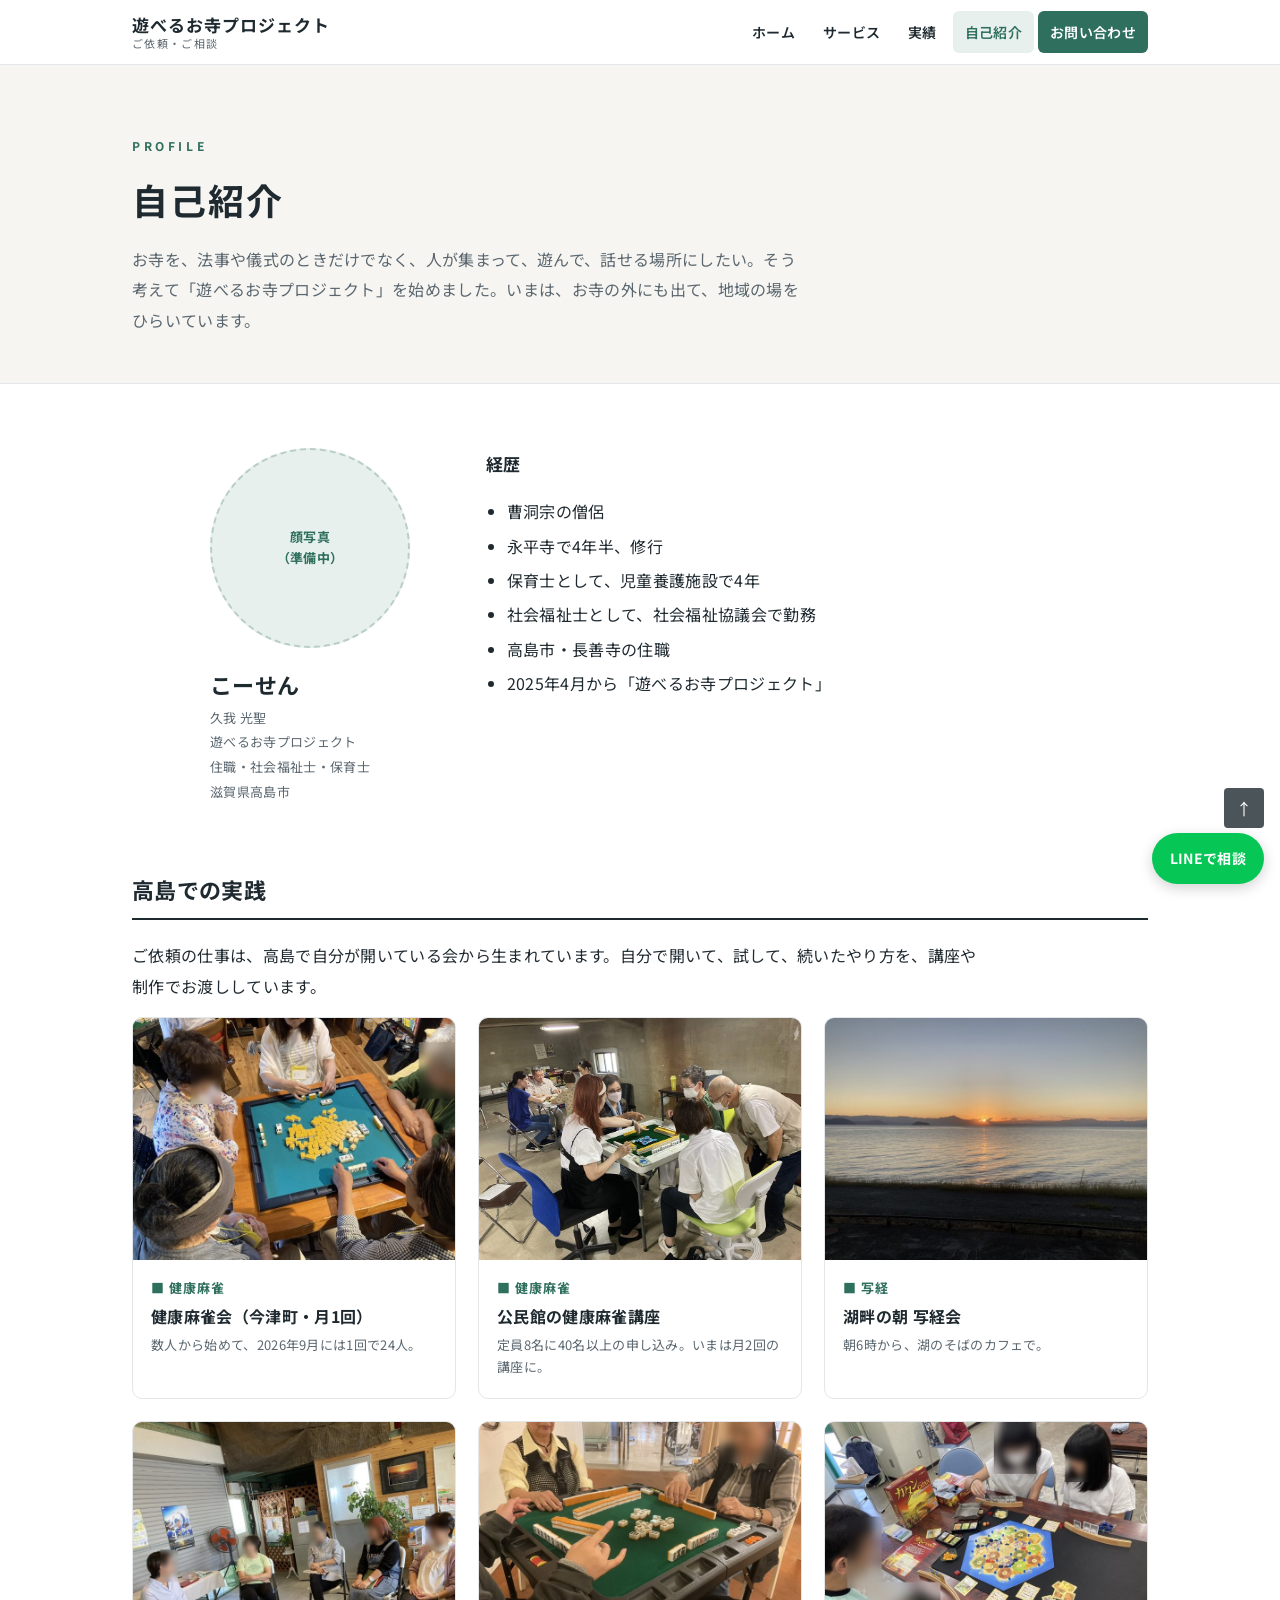
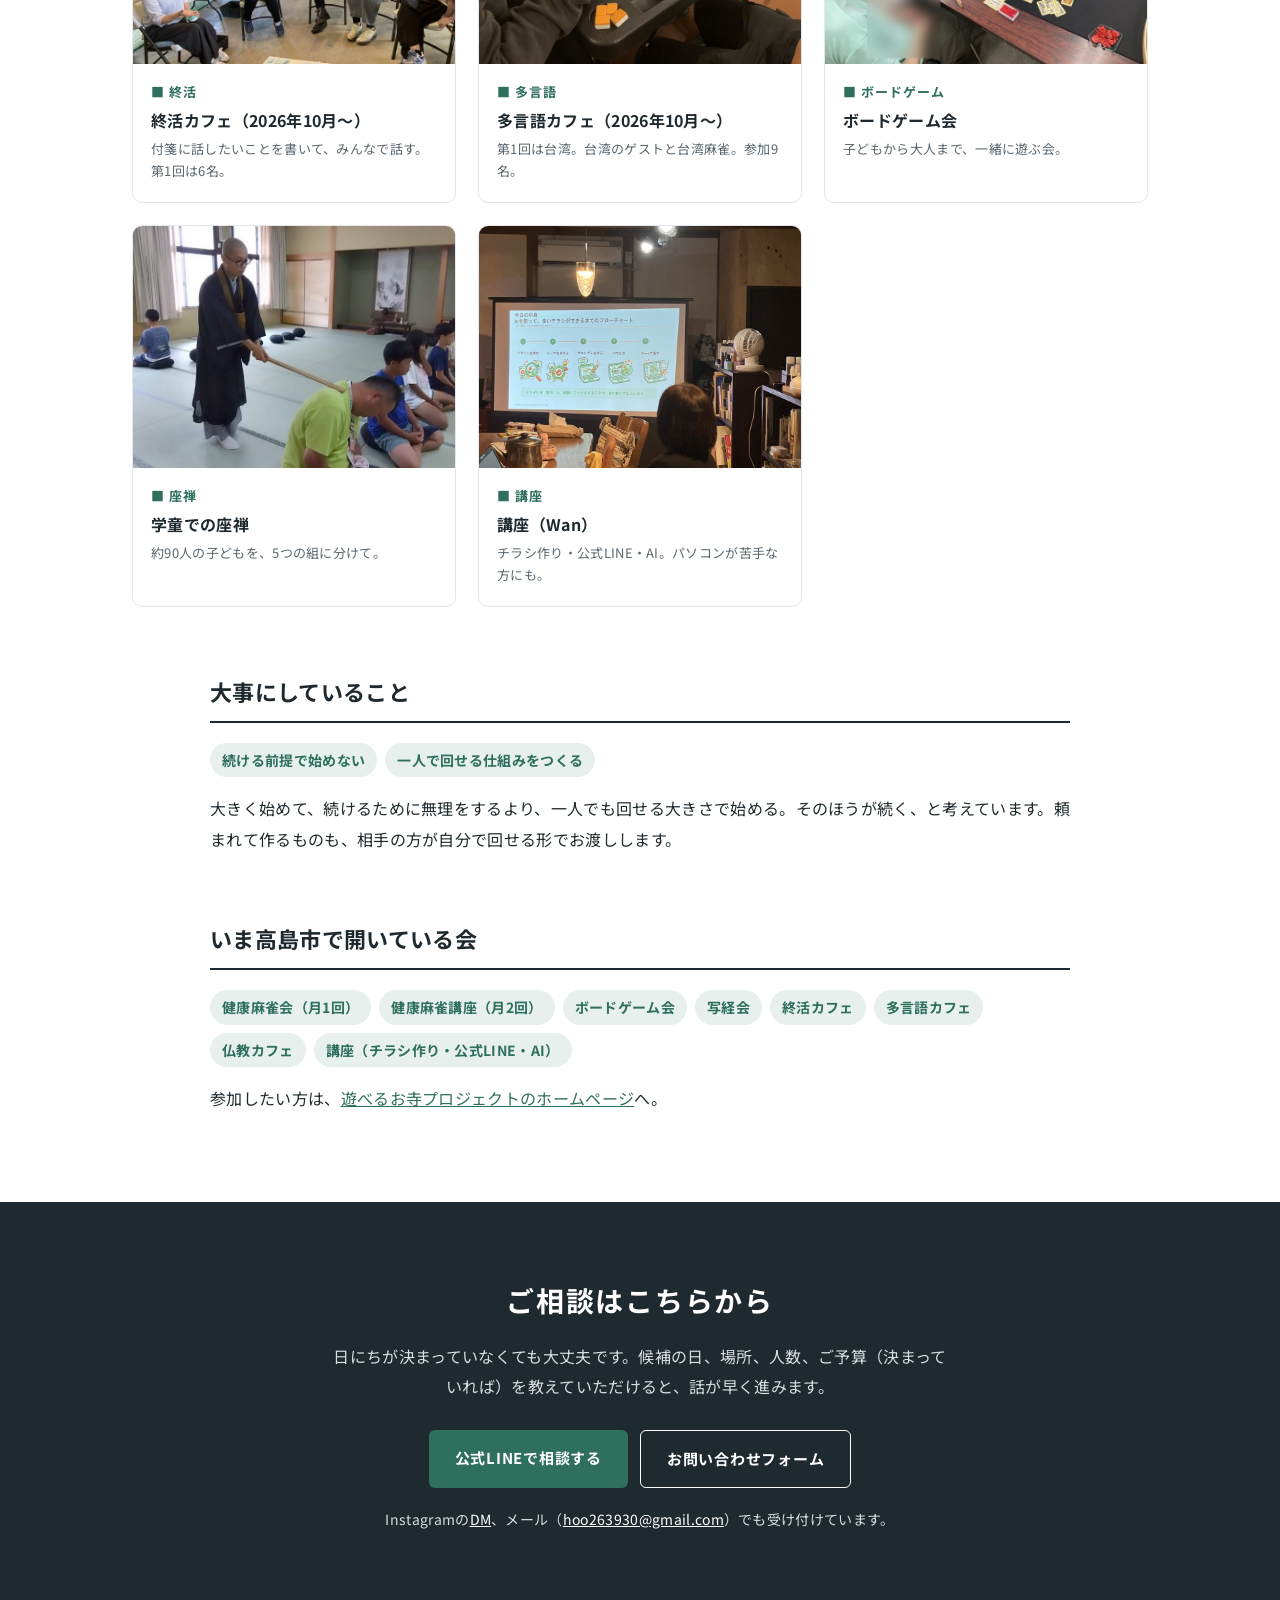
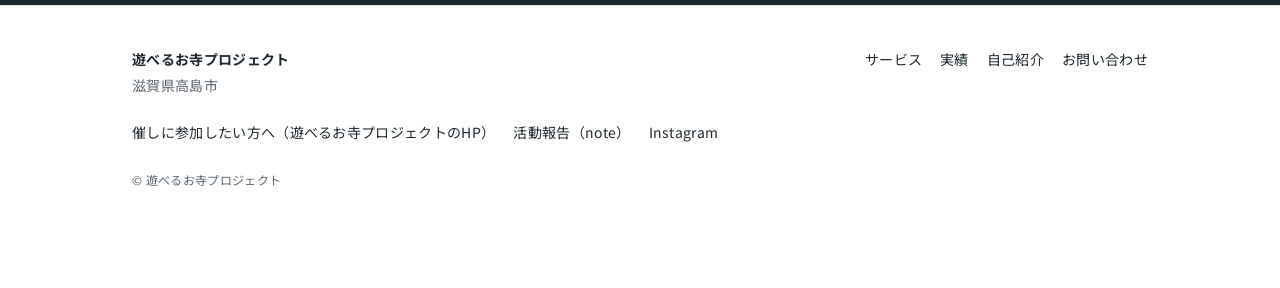
==== about/index.html @ 00074bbc "試作：自己紹介に「高島での実践」（写真つき8つ）と顔写真の枠を足した Co-Authored-By: Claude Opus 5.5 <noreply@anthropic.com>" ====
<!doctype html>
<html lang="ja">
<head>
  <meta charset="utf-8" />
  <meta name="viewport" content="width=device-width, initial-scale=1" />
  <script>/* 古い住所（github.io/works）で開かれたら、新しい住所の同じページへ移す */if(/\.github\.io$/.test(location.hostname)){location.replace("https://asoberu-otera-works.pages.dev/"+location.pathname.replace(/^\/works\/?/,"")+location.search+location.hash);}</script>
  <title>自己紹介｜遊べるお寺プロジェクト ご依頼・ご相談</title>
  <link rel="canonical" href="https://asoberu-otera-works.pages.dev/about/" />
  <meta name="description" content="こーせん（久我光聖）。住職・社会福祉士・保育士。滋賀県高島市。" />
  <link rel="preconnect" href="https://fonts.googleapis.com" />
  <link rel="preconnect" href="https://fonts.gstatic.com" crossorigin />
  <link href="https://fonts.googleapis.com/css2?family=Noto+Sans+JP:wght@400;600;700;800&display=swap" rel="stylesheet" />
  <link rel="stylesheet" href="../assets/style.css?v=10" />
</head>
<body>
<header class="site-header">
  <div class="wrap">
    <a class="logo" href="../"><b>遊べるお寺プロジェクト</b><small>ご依頼・ご相談</small></a>
    <nav class="nav" aria-label="メニュー"><a class="nav-home" href="../">ホーム</a><a href="../service/">サービス</a><a href="../results/">実績</a><a href="../about/" aria-current="page">自己紹介</a><a class="nav-cta" href="../contact/">お問い合わせ</a></nav>
  </div>
</header>
<main>

<section class="page-head"><div class="wrap"><span class="en">PROFILE</span><h1>自己紹介</h1><p>お寺を、法事や儀式のときだけでなく、人が集まって、遊んで、話せる場所にしたい。そう考えて「遊べるお寺プロジェクト」を始めました。いまは、お寺の外にも出て、地域の場をひらいています。</p></div></section>
<div class="page-body"><div class="wrap">
<div class="block">
  <div class="profile with-photo">
    <div class="name"><div class="photo-ph" role="img" aria-label="顔写真（準備中）">顔写真<br>（準備中）</div><b>こーせん</b><small>久我 光聖</small><small>遊べるお寺プロジェクト</small><small>住職・社会福祉士・保育士</small><small>滋賀県高島市</small></div>
    <div>
      <h3 style="margin-top:0">経歴</h3>
      <ul>
        <li>曹洞宗の僧侶</li>
        <li>永平寺で4年半、修行</li>
        <li>保育士として、児童養護施設で4年</li>
        <li>社会福祉士として、社会福祉協議会で勤務</li>
        <li>高島市・長善寺の住職</li>
        <li>2025年4月から「遊べるお寺プロジェクト」</li>
      </ul>
    </div>
  </div>
</div>
<div class="block wide">
  <h2>高島での実践</h2>
  <p>ご依頼の仕事は、高島で自分が開いている会から生まれています。自分で開いて、試して、続いたやり方を、講座や制作でお渡ししています。</p>
  <div class="gal-grid">
    <div class="gal"><span class="gal-img"><img src="../images/ig/mahjong-kai.jpg" alt="健康麻雀会（今津町・月1回）" loading="lazy"></span><span class="gal-body"><span class="cat">■ 健康麻雀</span><b>健康麻雀会（今津町・月1回）</b><small>数人から始めて、2026年9月には1回で24人。</small></span></div><a class="gal" href="https://note.com/loyal_dill1011/n/n5e70d0323a00" target="_blank" rel="noopener"><span class="gal-img"><img src="../images/mahjong-play.jpg" alt="公民館の健康麻雀講座" loading="lazy"></span><span class="gal-body"><span class="cat">■ 健康麻雀</span><b>公民館の健康麻雀講座</b><small>定員8名に40名以上の申し込み。いまは月2回の講座に。</small></span></a><div class="gal"><span class="gal-img"><img src="../images/ig/shakyo-morning.jpg" alt="湖畔の朝 写経会" loading="lazy"></span><span class="gal-body"><span class="cat">■ 写経</span><b>湖畔の朝 写経会</b><small>朝6時から、湖のそばのカフェで。</small></span></div><div class="gal"><span class="gal-img"><img src="../images/about/shukatsu.jpg" alt="終活カフェ（2026年10月〜）" loading="lazy"></span><span class="gal-body"><span class="cat">■ 終活</span><b>終活カフェ（2026年10月〜）</b><small>付箋に話したいことを書いて、みんなで話す。第1回は6名。</small></span></div><div class="gal"><span class="gal-img"><img src="../images/ig/taiwan-mahjong.jpg" alt="多言語カフェ（2026年10月〜）" loading="lazy"></span><span class="gal-body"><span class="cat">■ 多言語</span><b>多言語カフェ（2026年10月〜）</b><small>第1回は台湾。台湾のゲストと台湾麻雀。参加9名。</small></span></div><div class="gal"><span class="gal-img"><img src="../images/ig/boardgame.jpg" alt="ボードゲーム会" loading="lazy"></span><span class="gal-body"><span class="cat">■ ボードゲーム</span><b>ボードゲーム会</b><small>子どもから大人まで、一緒に遊ぶ会。</small></span></div><a class="gal" href="https://note.com/loyal_dill1011/n/nba5500e91aa4" target="_blank" rel="noopener"><span class="gal-img"><img src="../images/zazen-kids.jpg" alt="学童での座禅" loading="lazy"></span><span class="gal-body"><span class="cat">■ 座禅</span><b>学童での座禅</b><small>約90人の子どもを、5つの組に分けて。</small></span></a><a class="gal" href="https://note.com/loyal_dill1011/n/nf34be5c42627" target="_blank" rel="noopener"><span class="gal-img"><img src="../images/seminar-lecture.jpg" alt="講座（Wan）" loading="lazy"></span><span class="gal-body"><span class="cat">■ 講座</span><b>講座（Wan）</b><small>チラシ作り・公式LINE・AI。パソコンが苦手な方にも。</small></span></a>
  </div>
</div>
<div class="block">
  <h2>大事にしていること</h2>
  <ul class="tag-list"><li>続ける前提で始めない</li><li>一人で回せる仕組みをつくる</li></ul>
  <p>大きく始めて、続けるために無理をするより、一人でも回せる大きさで始める。そのほうが続く、と考えています。頼まれて作るものも、相手の方が自分で回せる形でお渡しします。</p>
</div>
<div class="block">
  <h2>いま高島市で開いている会</h2>
  <ul class="tag-list"><li>健康麻雀会（月1回）</li><li>健康麻雀講座（月2回）</li><li>ボードゲーム会</li><li>写経会</li><li>終活カフェ</li><li>多言語カフェ</li><li>仏教カフェ</li><li>講座（チラシ作り・公式LINE・AI）</li></ul>
  <p>参加したい方は、<a href="https://hoo263930-netizen.github.io/" target="_blank" rel="noopener">遊べるお寺プロジェクトのホームページ</a>へ。</p>
</div>
</div></div>
</main>
<section class="cta-band">
  <div class="wrap">
    <h2>ご相談はこちらから</h2>
    <p>日にちが決まっていなくても大丈夫です。候補の日、場所、人数、ご予算（決まっていれば）を教えていただけると、話が早く進みます。</p>
    <div class="btns">
      <a class="btn primary" href="https://lin.ee/ZITRIHg" target="_blank" rel="noopener">公式LINEで相談する</a>
      <a class="btn ghost" href="https://hoo263930-netizen.github.io/contact/" target="_blank" rel="noopener">お問い合わせフォーム</a>
    </div>
    <p class="band-sub">Instagramの<a href="https://www.instagram.com/asoberu_otera/" target="_blank" rel="noopener">DM</a>、メール（<a href="mailto:hoo263930@gmail.com">hoo263930@gmail.com</a>）でも受け付けています。</p>
  </div>
</section>
<footer class="site-footer">
  <div class="wrap">
    <div class="cols">
      <div>
        <b style="color:var(--ink)">遊べるお寺プロジェクト</b><br />
        滋賀県高島市
      </div>
      <ul>
        <li><a href="../service/">サービス</a></li>
        <li><a href="../results/">実績</a></li>
        <li><a href="../about/">自己紹介</a></li>
        <li><a href="../contact/">お問い合わせ</a></li>
      </ul>
      <ul>
        <li><a href="https://hoo263930-netizen.github.io/" target="_blank" rel="noopener">催しに参加したい方へ（遊べるお寺プロジェクトのHP）</a></li>
        <li><a href="https://note.com/loyal_dill1011" target="_blank" rel="noopener">活動報告（note）</a></li>
        <li><a href="https://www.instagram.com/asoberu_otera/" target="_blank" rel="noopener">Instagram</a></li>
      </ul>
    </div>
    <p class="copy">© 遊べるお寺プロジェクト</p>
  </div>
</footer>
<a class="float-line" href="https://lin.ee/ZITRIHg" target="_blank" rel="noopener">LINEで相談</a>
<a class="to-top" href="#" aria-label="ページの上へ">↑</a>
</body>
</html>
---- assets/style.css ----
/* works｜遊べるお寺プロジェクト ご依頼・ご相談（2026-09-29 試作：TEToRAのような、白基調のビジネスの形） */
:root{
  --ink:#1f2a30;          /* 本文 */
  --sub:#5b6770;          /* 補足の文字 */
  --line:#e3e7ea;         /* 罫線 */
  --bg:#ffffff;           /* 地 */
  --bg-soft:#f6f5f1;      /* うすい地（生成り） */
  --accent:#2f6f5e;       /* 差し色（苔の緑） */
  --accent-soft:#e7f0ec;
  --maxw:1080px;
  --rail:20px;
}
@media (min-width:900px){ :root{ --rail:32px; } }
*{ box-sizing:border-box; }
html,body{ margin:0; padding:0; }
body{
  color:var(--ink); background:var(--bg);
  font-family:"Noto Sans JP","Hiragino Kaku Gothic ProN","Yu Gothic",Meiryo,sans-serif;
  line-height:1.9; letter-spacing:.02em; font-size:16px;
}
a{ color:var(--accent); }
img{ max-width:100%; height:auto; }
.wrap{ max-width:var(--maxw); margin:0 auto; padding:0 var(--rail); }

/* ヘッダー */
.site-header{ position:sticky; top:0; z-index:10; background:rgba(255,255,255,.96); border-bottom:1px solid var(--line); }
.site-header .wrap{ display:flex; align-items:center; justify-content:space-between; gap:16px; min-height:64px; }
.logo{ text-decoration:none; color:var(--ink); line-height:1.3; }
.logo b{ display:block; font-size:17px; letter-spacing:.06em; }
.logo small{ display:block; font-size:11px; color:var(--sub); letter-spacing:.12em; }
.nav{ display:flex; gap:4px; flex-wrap:wrap; justify-content:flex-end; }
.nav a{ color:var(--ink); text-decoration:none; font-size:14px; font-weight:600; padding:8px 12px; border-radius:6px; }
.nav a:hover,.nav a[aria-current="page"]{ background:var(--accent-soft); color:var(--accent); }
.nav a.nav-cta{ background:var(--accent); color:#fff; }
.nav a.nav-cta:hover{ opacity:.9; }
@media (max-width:760px){
  .site-header{ position:static; }
  .site-header .wrap{ flex-direction:column; align-items:flex-start; padding-top:10px; padding-bottom:6px; gap:4px; }
  .nav{ justify-content:flex-start; margin-left:-10px; }
  .nav a{ font-size:13px; padding:6px 10px; }
}

/* 最初の画面 */
.hero{ padding:88px 0 80px; background:linear-gradient(180deg,#fff 0%,var(--bg-soft) 100%); border-bottom:1px solid var(--line); }
.hero .eyebrow{ font-size:13px; letter-spacing:.2em; color:var(--accent); font-weight:700; margin:0 0 18px; }
.hero h1{ font-size:clamp(28px,5vw,48px); line-height:1.45; margin:0 0 20px; letter-spacing:.04em; font-weight:800; }
.hero .lead{ font-size:clamp(15px,1.8vw,18px); color:var(--sub); margin:0 0 8px; font-weight:600; }
.hero .body{ max-width:640px; margin:18px 0 32px; }
.btns{ display:flex; flex-wrap:wrap; gap:12px; }
.btn{ display:inline-block; text-decoration:none; font-weight:700; padding:14px 26px; border-radius:6px; font-size:15px; letter-spacing:.05em; }
.btn.primary{ background:var(--accent); color:#fff; }
.btn.primary:hover{ opacity:.9; }
.btn.ghost{ background:#fff; color:var(--ink); border:1px solid var(--ink); }
.btn.ghost:hover{ background:var(--ink); color:#fff; }
@media (max-width:760px){ .hero{ padding:52px 0 48px; } .btn{ width:100%; text-align:center; } }
.nb{ display:inline-block; }
@media (max-width:420px){ .hero h1{ font-size:23px; line-height:1.6; } .nav a.nav-home{ display:none; } }

/* セクション */
.section{ padding:88px 0; }
.section.soft{ background:var(--bg-soft); }
.sec-head{ text-align:center; margin:0 0 44px; }
.sec-head .en{ display:block; font-size:12px; letter-spacing:.3em; color:var(--accent); font-weight:700; margin-bottom:6px; }
.sec-head h2{ font-size:clamp(22px,3vw,30px); margin:0; letter-spacing:.06em; }
.sec-head p{ color:var(--sub); margin:12px auto 0; max-width:640px; }
.more{ text-align:center; margin-top:36px; }
.more a{ font-weight:700; text-decoration:none; border-bottom:1px solid currentColor; padding-bottom:2px; }
@media (max-width:760px){ .section{ padding:60px 0; } .sec-head{ margin-bottom:32px; } }

/* こんなとき */
.worries{ list-style:none; margin:0 auto; padding:0; max-width:760px; display:grid; gap:12px; }
.worries li{ background:#fff; border:1px solid var(--line); border-radius:8px; padding:14px 18px 14px 46px; position:relative; font-weight:600; }
.worries li::before{ content:""; position:absolute; left:18px; top:50%; width:14px; height:14px; margin-top:-7px; border-radius:50%; border:2px solid var(--accent); }
.after{ text-align:center; margin:28px auto 0; max-width:640px; }

/* サービスのカード */
.cards{ display:grid; grid-template-columns:repeat(3,1fr); gap:20px; }
.card{ background:#fff; border:1px solid var(--line); border-radius:10px; padding:28px 24px; }
.card .num{ font-size:13px; font-weight:800; color:var(--accent); letter-spacing:.1em; }
.card h3{ font-size:19px; margin:6px 0 12px; }
.card p{ margin:0; color:var(--sub); font-size:15px; }
.minor{ margin-top:20px; border:1px dashed #c9d0d4; border-radius:10px; padding:18px 24px; background:#fff; font-size:15px; color:var(--sub); }
.minor b{ color:var(--ink); }
@media (max-width:900px){ .cards{ grid-template-columns:1fr; } }

/* 実績 */
.works-list{ display:grid; grid-template-columns:repeat(2,1fr); gap:16px; }
.work{ display:block; background:#fff; border:1px solid var(--line); border-radius:10px; padding:22px 24px; text-decoration:none; color:var(--ink); }
a.work:hover{ border-color:var(--accent); }
.work .cat{ display:inline-block; font-size:12px; font-weight:700; color:var(--accent); background:var(--accent-soft); padding:2px 10px; border-radius:999px; }
.work .date{ font-size:12px; color:var(--sub); margin-left:8px; }
.work h3{ font-size:17px; margin:10px 0 6px; line-height:1.6; }
.work p{ margin:0; color:var(--sub); font-size:14px; }
.work .go{ display:block; margin-top:10px; font-size:13px; font-weight:700; color:var(--accent); }
@media (max-width:760px){ .works-list{ grid-template-columns:1fr; } }

/* やっている人 */
.profile{ display:grid; grid-template-columns:240px 1fr; gap:36px; align-items:start; max-width:860px; margin:0 auto; }
.profile .name{ border-left:4px solid var(--accent); padding-left:16px; }
.profile .name b{ display:block; font-size:22px; }
.profile .name small{ display:block; color:var(--sub); font-size:13px; }
.profile p{ margin:0 0 12px; }
@media (max-width:760px){ .profile{ grid-template-columns:1fr; gap:16px; } }

/* 流れ */
.flow{ list-style:none; margin:0 auto; padding:0; display:grid; grid-template-columns:repeat(3,1fr); gap:20px; counter-reset:step; max-width:960px; }
.flow li{ background:#fff; border:1px solid var(--line); border-radius:10px; padding:26px 22px; counter-increment:step; }
.flow li::before{ content:"STEP " counter(step); display:block; font-size:12px; font-weight:800; letter-spacing:.15em; color:var(--accent); margin-bottom:6px; }
.flow h3{ margin:0 0 8px; font-size:18px; }
.flow p{ margin:0; color:var(--sub); font-size:15px; }
@media (max-width:760px){ .flow{ grid-template-columns:1fr; } }

/* よくある質問 */
.faq{ max-width:780px; margin:0 auto; }
.faq details{ background:#fff; border:1px solid var(--line); border-radius:8px; margin-bottom:12px; }
.faq summary{ cursor:pointer; list-style:none; padding:18px 48px 18px 20px; font-weight:700; position:relative; }
.faq summary::-webkit-details-marker{ display:none; }
.faq summary::before{ content:"Q."; color:var(--accent); margin-right:8px; }
.faq summary::after{ content:"+"; position:absolute; right:20px; top:50%; transform:translateY(-50%); font-size:20px; color:var(--sub); }
.faq details[open] summary::after{ content:"\2212"; }
.faq details p{ margin:0; padding:0 20px 18px 44px; color:var(--sub); }

/* お問い合わせの帯 */
.cta-band{ background:var(--ink); color:#fff; text-align:center; padding:72px 0; }
.cta-band h2{ margin:0 0 14px; font-size:clamp(22px,3vw,28px); letter-spacing:.06em; }
.cta-band p{ margin:0 auto 28px; max-width:620px; color:#d7dde1; }
.cta-band .btns{ justify-content:center; }
.cta-band .btn.ghost{ background:transparent; color:#fff; border-color:#fff; }
.cta-band .btn.ghost:hover{ background:#fff; color:var(--ink); }

/* 下層ページ */
.page-head{ padding:64px 0 48px; background:var(--bg-soft); border-bottom:1px solid var(--line); }
.page-head .en{ font-size:12px; letter-spacing:.3em; color:var(--accent); font-weight:700; }
.page-head h1{ margin:6px 0 10px; font-size:clamp(26px,4vw,36px); letter-spacing:.06em; }
.page-head p{ margin:0; color:var(--sub); max-width:680px; }
.page-body{ padding:64px 0 24px; }
.block{ max-width:860px; margin:0 auto 64px; }
.block h2{ font-size:22px; border-bottom:2px solid var(--ink); padding-bottom:8px; margin:0 0 20px; }
.block h3{ font-size:17px; margin:26px 0 8px; }
.block ul{ padding-left:1.3em; }
.block li{ margin:4px 0; }
.note-box{ background:var(--bg-soft); border-radius:8px; padding:16px 20px; font-size:15px; color:var(--sub); margin-top:16px; }
.tag-list{ display:flex; flex-wrap:wrap; gap:8px; list-style:none; padding:0 !important; }
.tag-list li{ background:var(--accent-soft); color:var(--accent); font-weight:700; font-size:14px; padding:4px 12px; border-radius:999px; margin:0; }
.cat-title{ font-size:15px; letter-spacing:.1em; color:var(--accent); margin:40px 0 14px; }

/* フッター */
.site-footer{ border-top:1px solid var(--line); padding:40px 0 28px; font-size:14px; color:var(--sub); }
.site-footer .cols{ display:flex; flex-wrap:wrap; justify-content:space-between; gap:20px; }
.site-footer a{ color:var(--ink); text-decoration:none; }
.site-footer a:hover{ color:var(--accent); }
.site-footer ul{ list-style:none; margin:0; padding:0; display:flex; flex-wrap:wrap; gap:6px 18px; }
.site-footer .copy{ margin-top:24px; font-size:12px; }

/* 9/29夜 追加：お店・事業者の方への入口／帯の補足／5段の流れ */
a.minor.biz{ display:block; text-decoration:none; border:1px solid var(--accent); background:var(--accent-soft); color:var(--ink); }
a.minor.biz:hover{ background:#dbe9e3; }
a.minor.biz .go{ display:inline-block; margin-left:8px; color:var(--accent); font-weight:700; }
.band-sub{ margin:18px auto 0 !important; font-size:14px; }
.band-sub a{ color:#fff; }
.flow.flow5{ grid-template-columns:repeat(5,1fr); max-width:none; }
.flow.flow5 li{ padding:20px 16px; }
.flow.flow5 h3{ font-size:16px; }
@media (max-width:900px){ .flow.flow5{ grid-template-columns:1fr; } }
@media (max-width:760px){ .sp-none{ display:none; } }
@media (max-width:420px){ .page-head h1{ font-size:23px; line-height:1.6; } }

/* 料金表（2026年9月30日） */
table.price{ width:100%; border-collapse:collapse; margin:8px 0 12px; background:#fff; }
table.price th, table.price td{ border-bottom:1px solid var(--line); padding:12px 10px; text-align:left; vertical-align:top; font-size:15px; }
table.price th{ width:1%; white-space:nowrap; font-weight:600; color:var(--ink); padding-right:18px; }
table.price td b{ font-size:17px; }
table.price .p-sub{ display:block; font-size:13px; color:var(--sub); margin-top:2px; }
ul.price-notes{ margin:0; padding-left:1.2em; color:var(--sub); font-size:14px; }
ul.price-notes li{ margin:4px 0; }

/* 写真（2026年9月30日） */
.card.has-img{ padding:0; overflow:hidden; display:flex; flex-direction:column; }
.card-img{ width:100%; aspect-ratio:4/3; object-fit:cover; display:block; }
.card-body{ padding:22px 24px 26px; }
.photo-row{ display:grid; grid-template-columns:repeat(3,1fr); gap:12px; margin:0 0 20px; }
.photo-row.one{ grid-template-columns:1fr; max-width:520px; }
.photo-row figure{ margin:0; }
.photo-row img{ width:100%; aspect-ratio:4/3; object-fit:cover; border-radius:8px; display:block; }
.photo-row figcaption{ font-size:13px; color:var(--sub); margin-top:4px; }
@media (max-width:600px){ .photo-row{ grid-template-columns:1fr 1fr; } }
/* 受講した方の声 */
.voices{ display:grid; grid-template-columns:repeat(3,1fr); gap:20px; }
.voice{ margin:0; background:#fff; border:1px solid var(--line); border-left:4px solid var(--accent); border-radius:8px; padding:22px 22px 18px; }
.voice blockquote{ margin:0 0 12px; font-size:15px; line-height:1.9; }
.voice figcaption{ font-size:12px; color:var(--sub); }
@media (max-width:900px){ .voices{ grid-template-columns:1fr; } }

/* ───── 2026年10月5日：TEToRAの並び方を参考に（考え方の帯／サービスのアイコン／画像つき実績／Instagram／右下のLINE） ───── */
/* 考え方の帯 */
.philo{ background:#f1f2f3; padding:72px 0 64px; }
.philo h2{ font-size:clamp(20px,2.8vw,28px); line-height:1.7; margin:0 0 18px; letter-spacing:.06em; text-align:center; }
.philo p{ max-width:720px; margin:0 auto; }
.philo .philo-btn{ text-align:right; margin-top:28px; max-width:720px; }
.btn-sub{ display:inline-block; background:var(--accent); color:#fff; text-decoration:none; font-weight:700; font-size:14px; padding:10px 22px; border-radius:4px; }
.btn-sub:hover{ opacity:.9; }
@media (max-width:760px){ .philo{ padding:52px 0 44px; } .philo h2{ font-size:19px; } .philo .philo-btn{ text-align:center; } }

/* サービスのアイコン（3列×2段） */
.svc-grid{ display:grid; grid-template-columns:repeat(3,1fr); gap:16px; max-width:900px; margin:0 auto; }
.svc{ display:flex; flex-direction:column; align-items:center; text-align:center; gap:6px; background:#fff; border:1px solid var(--line); border-radius:10px; padding:28px 14px 24px; text-decoration:none; color:var(--ink); }
.svc:hover{ border-color:var(--accent); }
.svc-icon{ color:var(--accent); line-height:0; margin-bottom:6px; }
.svc b{ font-size:17px; }
.svc small{ font-size:13px; color:var(--sub); line-height:1.6; }
@media (max-width:600px){ .svc-grid{ grid-template-columns:1fr 1fr; gap:10px; } .svc{ padding:20px 8px 18px; } .svc b{ font-size:15px; } .svc-icon svg{ width:44px; height:44px; } }

/* 画像つきの実績 */
.gal-grid{ display:grid; grid-template-columns:repeat(3,1fr); gap:22px; }
.gal{ display:flex; flex-direction:column; background:#fff; border:1px solid var(--line); border-radius:10px; overflow:hidden; text-decoration:none; color:var(--ink); }
a.gal:hover{ border-color:var(--accent); }
.gal-img{ display:block; aspect-ratio:4/3; background:#eef0f1; overflow:hidden; }
.gal-img img{ width:100%; height:100%; object-fit:cover; object-position:top center; display:block; }
.gal-body{ display:flex; flex-direction:column; gap:4px; padding:16px 18px 20px; }
.gal-body .cat{ font-size:13px; font-weight:700; color:var(--accent); letter-spacing:.08em; }
.gal-body b{ font-size:16px; line-height:1.6; }
.gal-body small{ font-size:13px; color:var(--sub); line-height:1.7; }
@media (max-width:900px){ .gal-grid{ grid-template-columns:1fr 1fr; gap:14px; } }
@media (max-width:520px){ .gal-grid{ grid-template-columns:1fr; } }

/* Instagramの並び */
.ig-grid{ display:grid; grid-template-columns:repeat(6,1fr); gap:8px; }
.ig-grid a{ display:block; aspect-ratio:1/1; overflow:hidden; border-radius:6px; }
.ig-grid img{ width:100%; height:100%; object-fit:cover; display:block; transition:transform .3s; }
.ig-grid a:hover img{ transform:scale(1.04); }
@media (max-width:760px){ .ig-grid{ grid-template-columns:repeat(3,1fr); gap:6px; } }

/* 右下のLINEボタン・上へ戻る */
.float-line{ position:fixed; right:16px; bottom:16px; z-index:20; background:#06c755; color:#fff; text-decoration:none; font-weight:700; font-size:14px; padding:12px 18px; border-radius:999px; box-shadow:0 4px 14px rgba(0,0,0,.18); }
.float-line:hover{ opacity:.92; }
.to-top{ position:fixed; right:16px; bottom:72px; z-index:20; width:40px; height:40px; display:flex; align-items:center; justify-content:center; background:var(--ink); color:#fff; text-decoration:none; border-radius:4px; font-size:16px; opacity:.8; }
.site-footer{ padding-bottom:84px; }

/* 料金表：長い見出しをスマホで折り返す */
@media (max-width:600px){ table.price th{ white-space:normal; width:38%; } }
/* 実績：サイトの画面はスマホの枠に、チラシは全体を見せる */
.gal-img.phone, .gal-img.paper{ background:linear-gradient(135deg,#e8efec,#f4f2ec); padding:16px 0; display:flex; justify-content:center; }
.gal-img.phone img, .gal-img.paper img{ width:auto; height:100%; object-fit:contain; }
.gal-img.phone img{ border:5px solid #1f2a30; border-radius:16px; background:#fff; }
.gal-img.paper img{ box-shadow:0 4px 12px rgba(0,0,0,.15); }
/* 自己紹介：顔写真の枠・高島での実践（2026年10月5日） */
.block.wide{ max-width:var(--maxw); }
.block.wide > p{ max-width:860px; }
.profile.with-photo .name{ border-left:none; padding-left:0; }
.photo-ph, .profile-photo{ width:200px; aspect-ratio:1/1; border-radius:50%; margin:0 0 16px; }
.photo-ph{ display:flex; align-items:center; justify-content:center; text-align:center; background:var(--accent-soft); color:var(--accent); font-size:13px; font-weight:700; line-height:1.6; border:2px dashed #b9cfc6; }
.profile-photo{ object-fit:cover; display:block; }
@media (max-width:760px){ .photo-ph, .profile-photo{ width:160px; } }
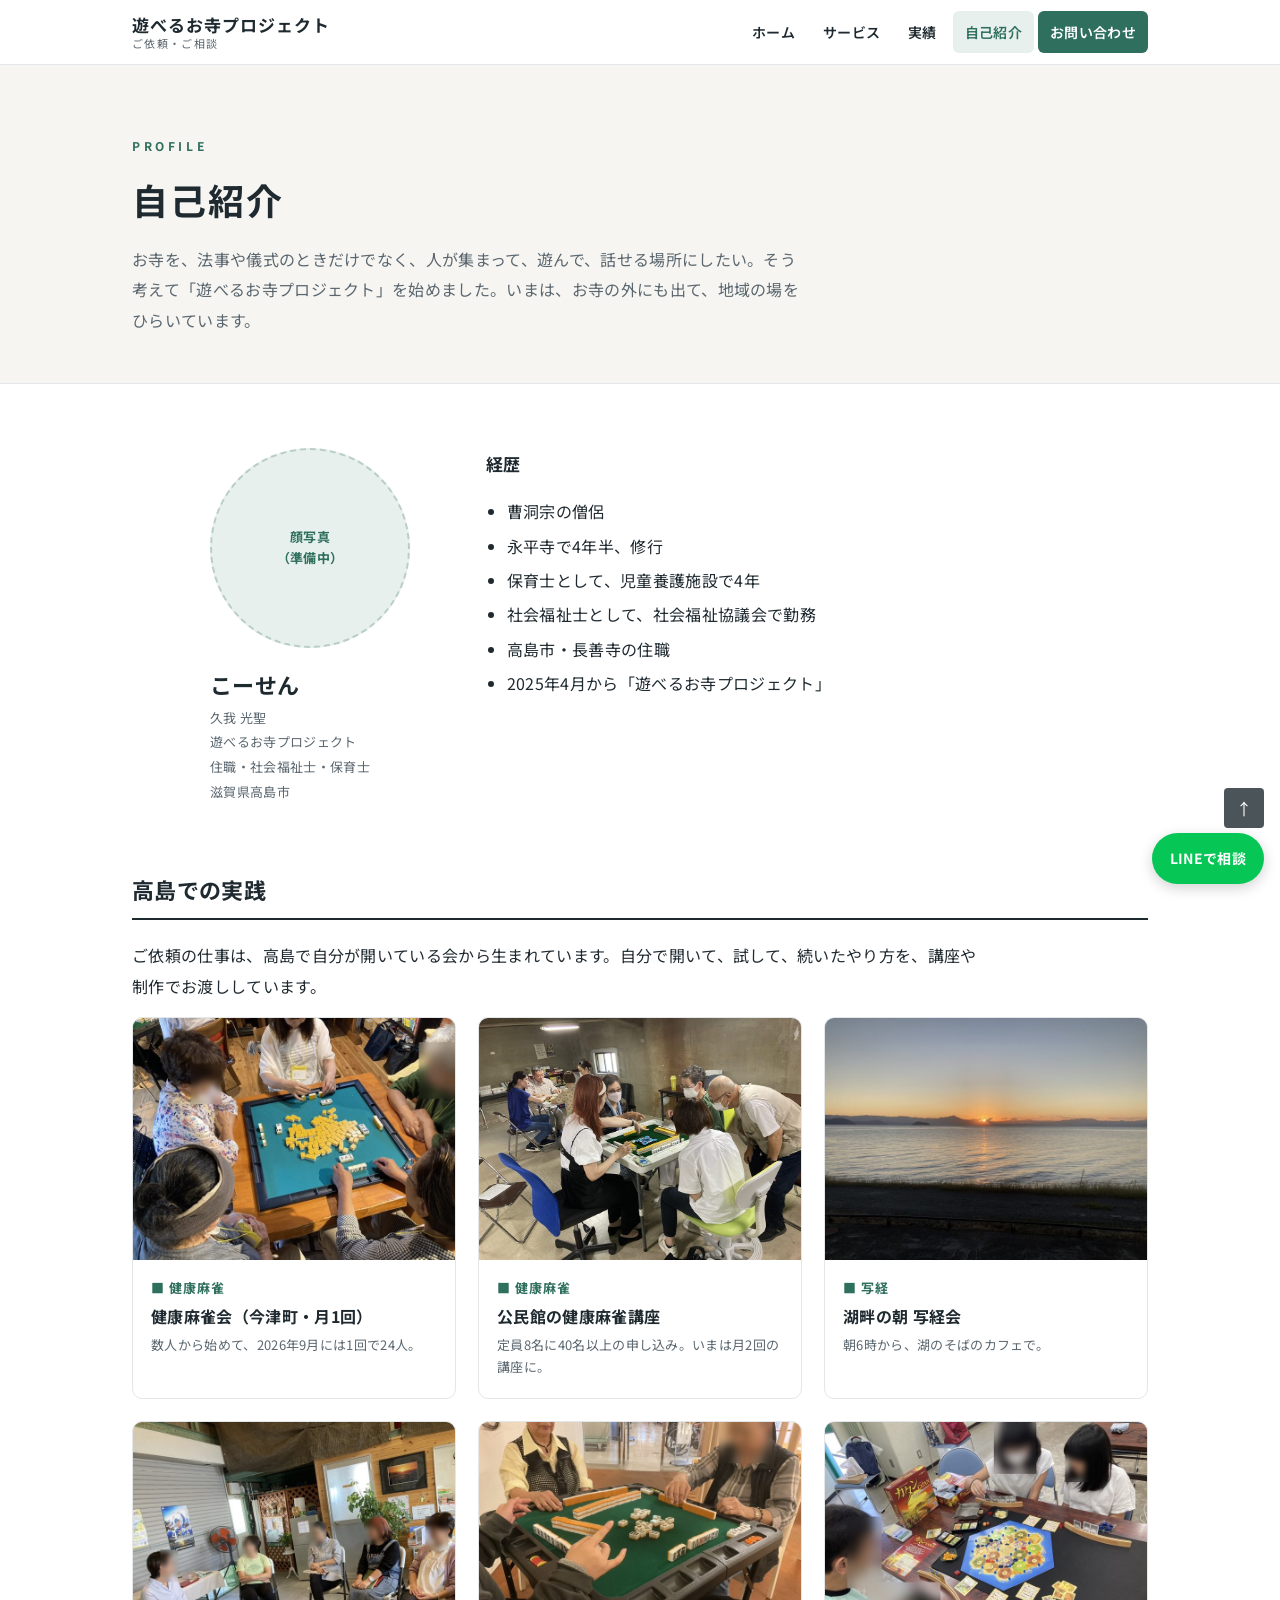
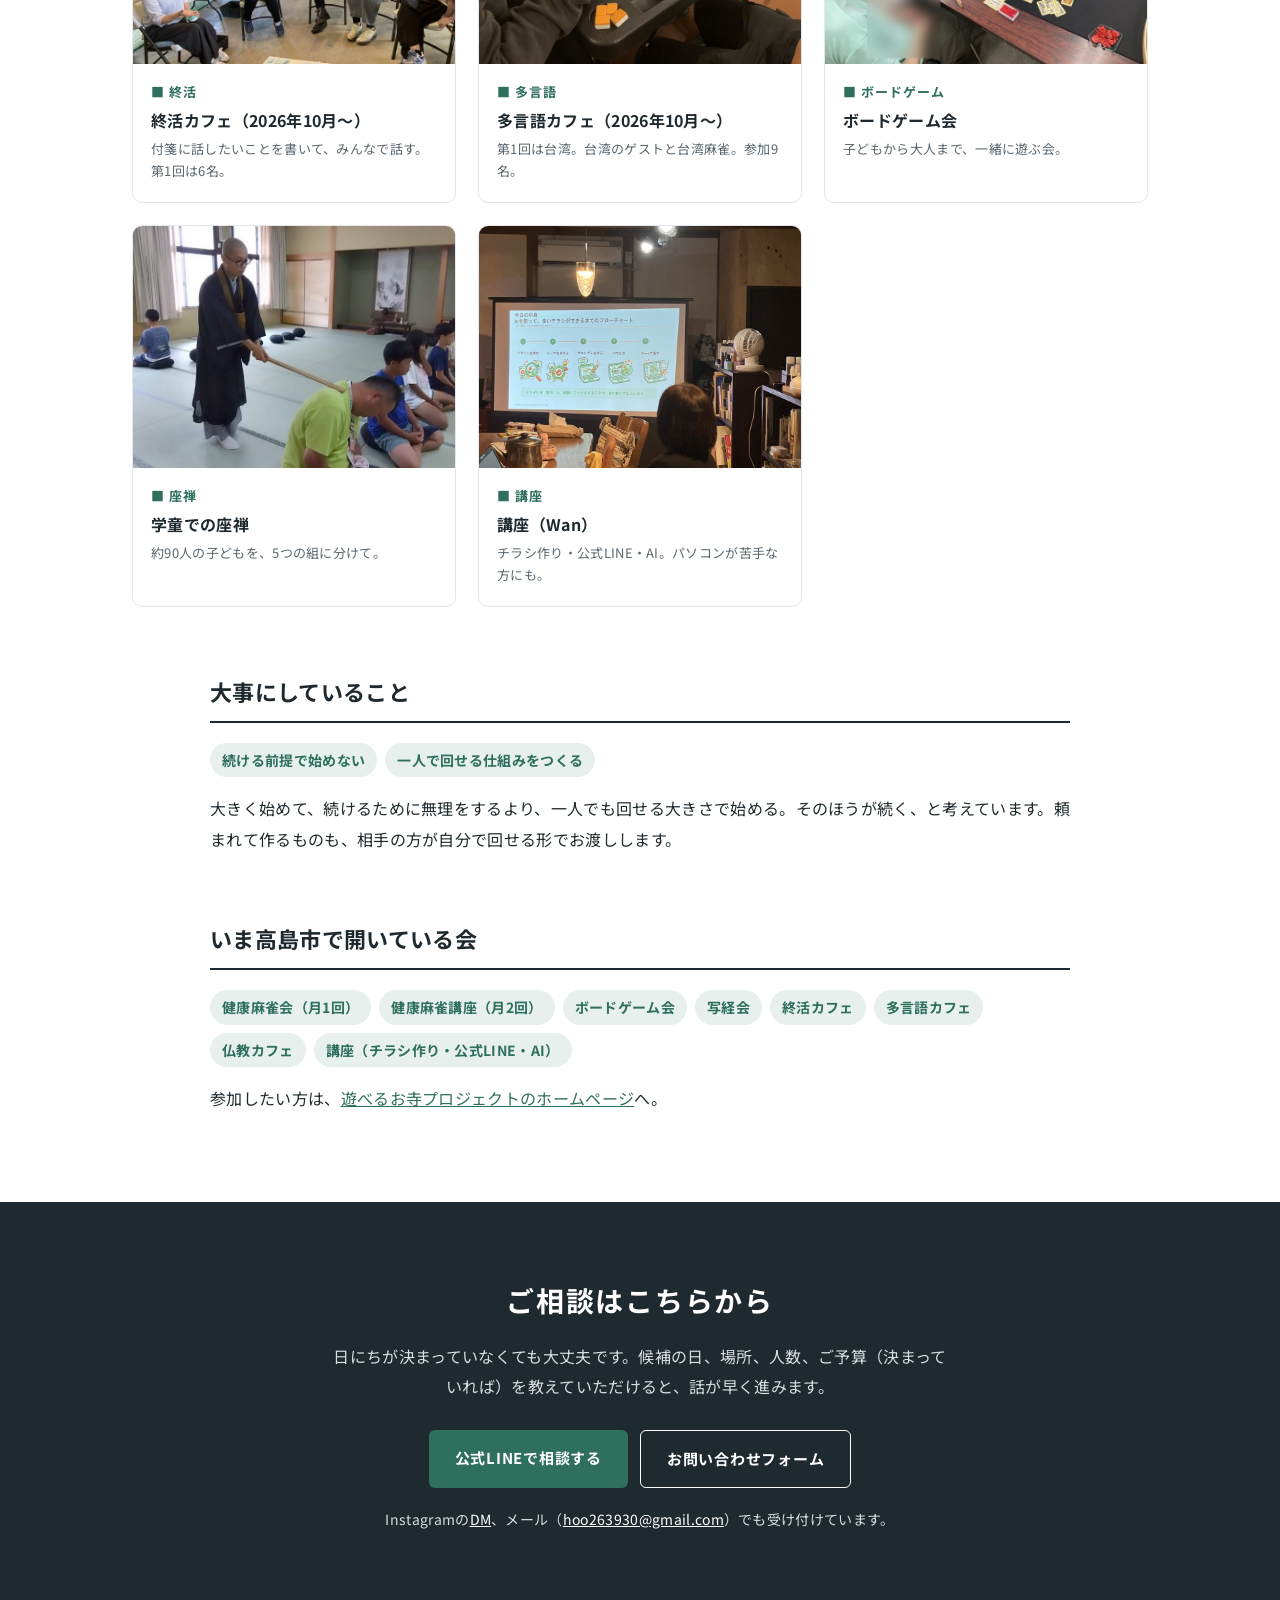
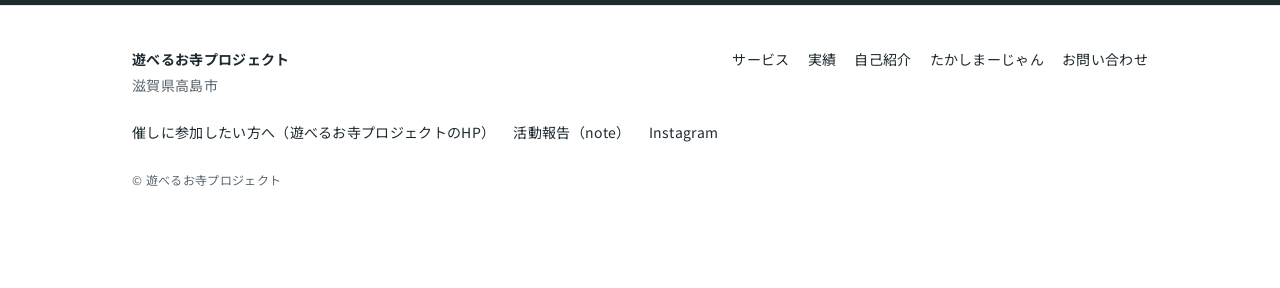
==== commit 76f0a3c3: "試作：たかしまーじゃんのページ（入口・資料の登録欄）と、メニューに出さない資料のページを足した Co-Authored-By: Claude Opus 5.5 <noreply@anthropic.c" ====
--- a/about/index.html
+++ b/about/index.html
@@ -10,7 +10,7 @@
   <link rel="preconnect" href="https://fonts.googleapis.com" />
   <link rel="preconnect" href="https://fonts.gstatic.com" crossorigin />
   <link href="https://fonts.googleapis.com/css2?family=Noto+Sans+JP:wght@400;600;700;800&display=swap" rel="stylesheet" />
-  <link rel="stylesheet" href="../assets/style.css?v=10" />
+  <link rel="stylesheet" href="../assets/style.css?v=12" />
 </head>
 <body>
 <header class="site-header">
@@ -80,6 +80,7 @@
         <li><a href="../service/">サービス</a></li>
         <li><a href="../results/">実績</a></li>
         <li><a href="../about/">自己紹介</a></li>
+        <li><a href="../takashimajan/">たかしまーじゃん</a></li>
         <li><a href="../contact/">お問い合わせ</a></li>
       </ul>
       <ul>
--- a/assets/style.css
+++ b/assets/style.css
@@ -251,3 +251,13 @@
 .photo-ph{ display:flex; align-items:center; justify-content:center; text-align:center; background:var(--accent-soft); color:var(--accent); font-size:13px; font-weight:700; line-height:1.6; border:2px dashed #b9cfc6; }
 .profile-photo{ object-fit:cover; display:block; }
 @media (max-width:760px){ .photo-ph, .profile-photo{ width:160px; } }
+/* サービスのページ上のアイコン・実績の写真がまだ無いもの（2026年10月5日） */
+.svc-index{ margin-bottom:48px; }
+.svc-lead{ text-align:center; color:var(--sub); font-size:14px; margin:0 0 16px; }
+.block h3[id], .block[id]{ scroll-margin-top:80px; }
+.gal-img.icon{ display:flex; align-items:center; justify-content:center; color:#06c755; background:linear-gradient(135deg,#e9f7ee,#f4f2ec); }
+.gal-img.icon svg{ width:84px; height:84px; }
+.page-body .gal-grid{ margin-bottom:8px; }
+/* たかしまーじゃん（2026-10-07） */
+.substack-embed{ margin-top:20px; }
+.substack-embed iframe{ width:100%; max-width:480px; border:1px solid var(--line); border-radius:8px; background:#fff; }
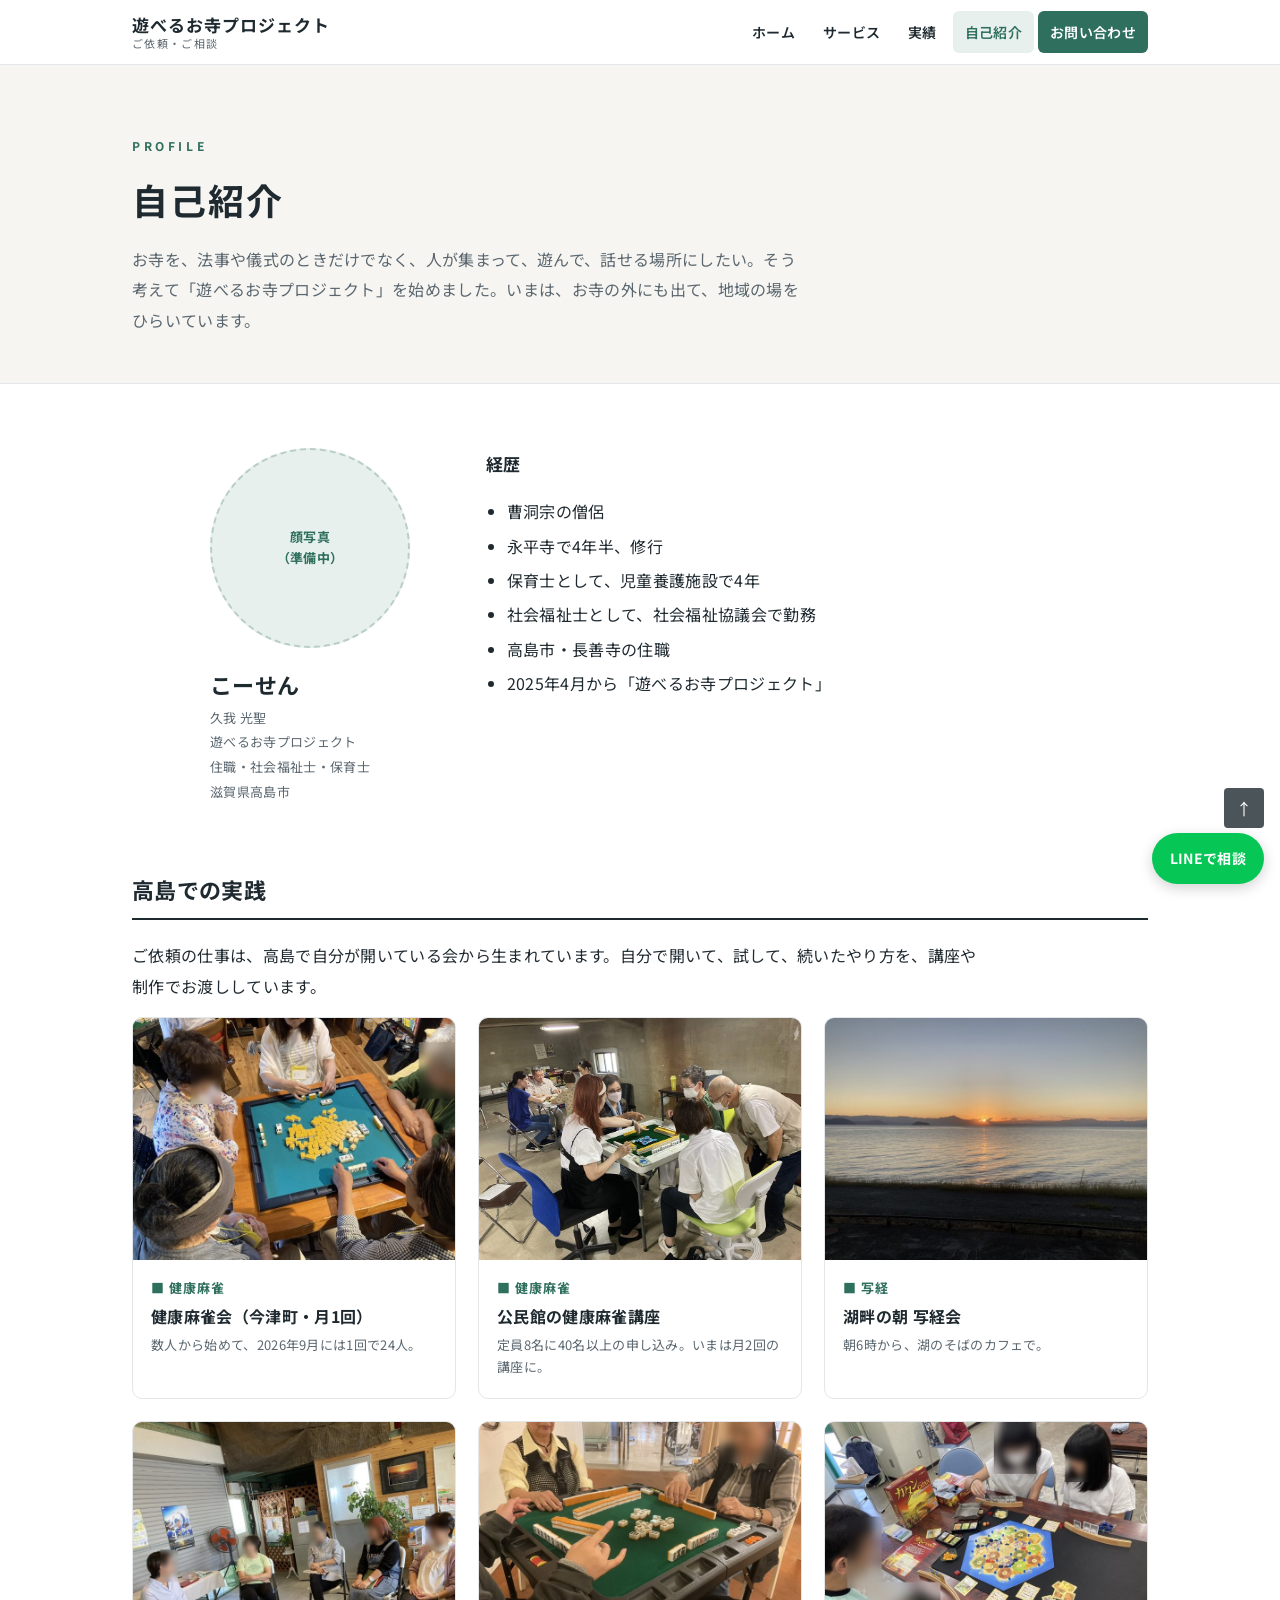
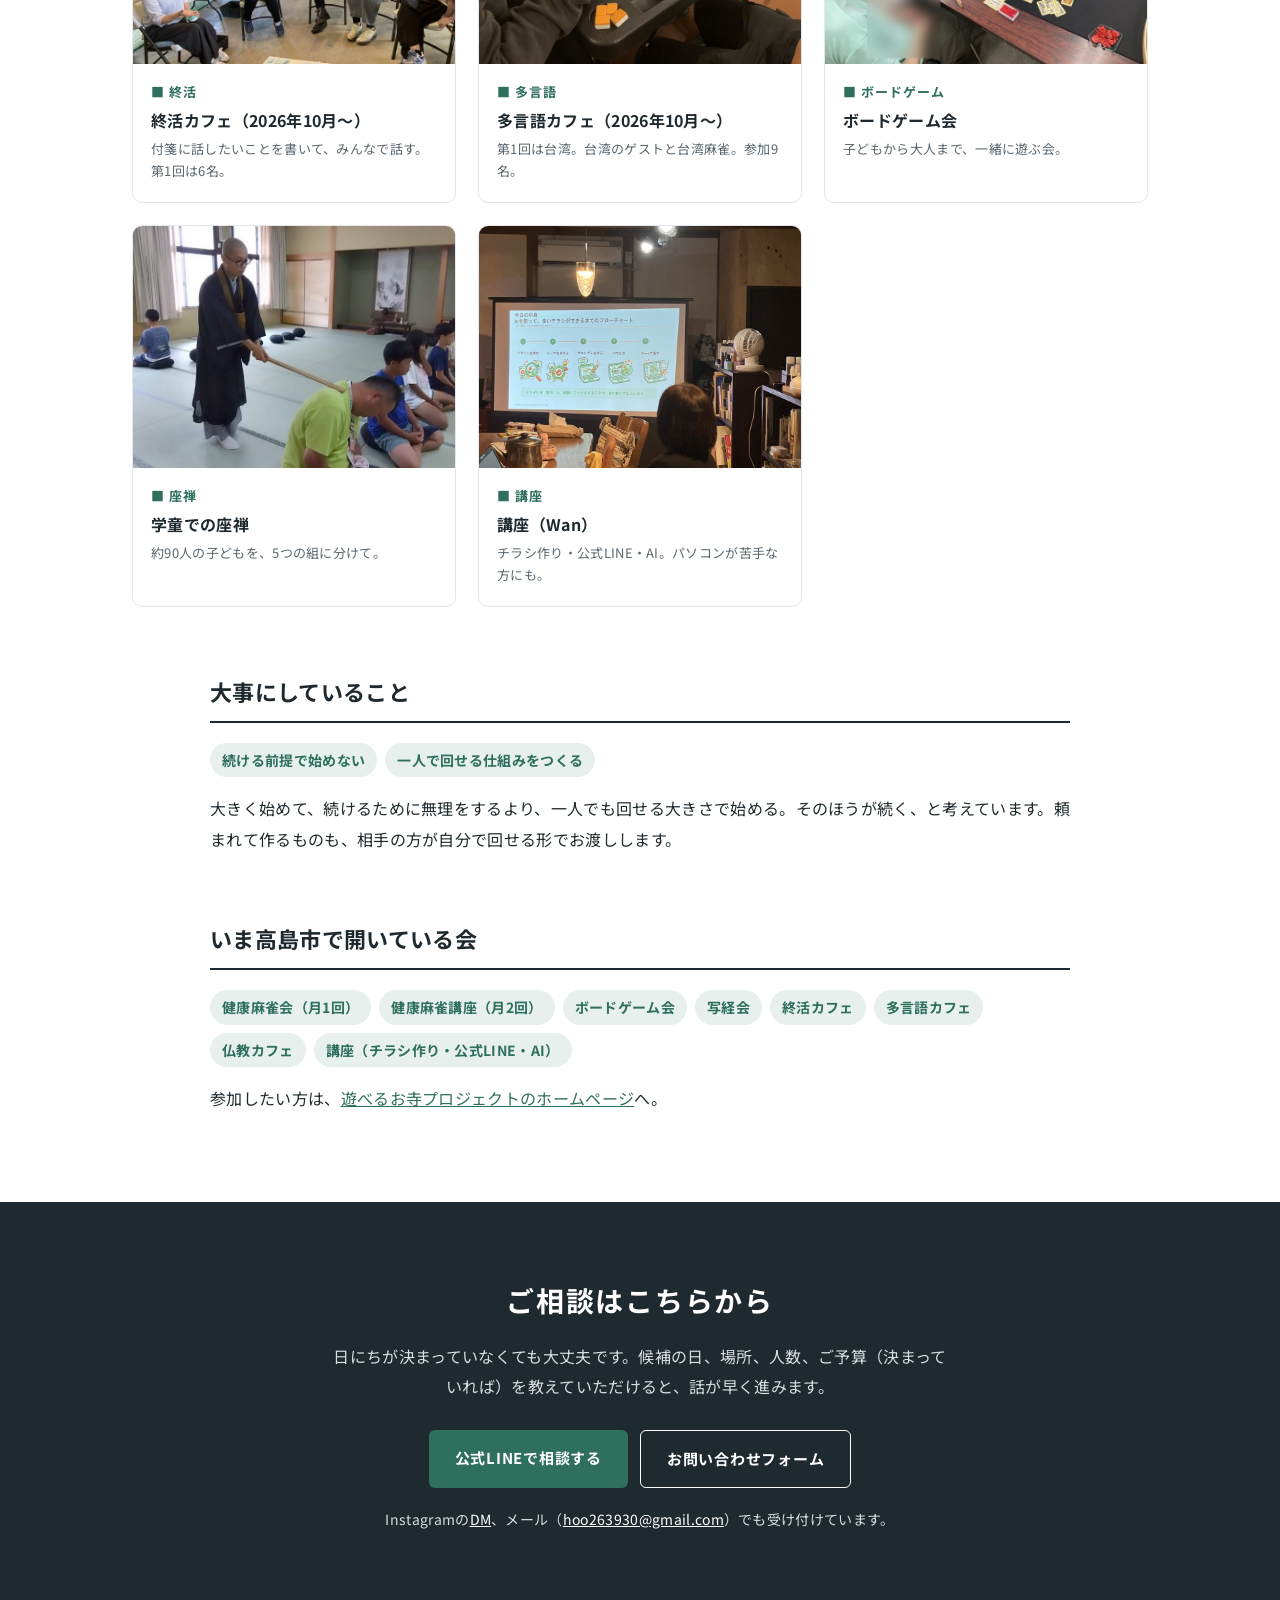
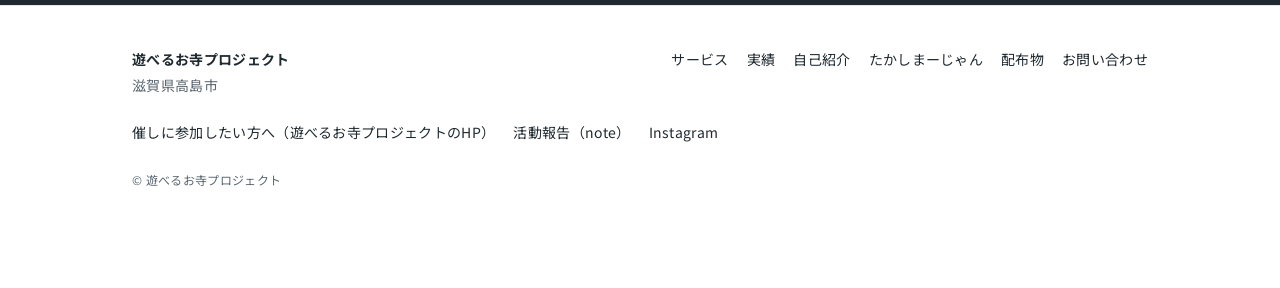
==== commit 3925d531: "試作：配布物のページ（haifu/）と、伴走の試作版のページ（haifu/banso/・zip・感想フォーム・ダウンロード数を数える仕組み）を足した" ====
--- a/about/index.html
+++ b/about/index.html
@@ -10,7 +10,7 @@
   <link rel="preconnect" href="https://fonts.googleapis.com" />
   <link rel="preconnect" href="https://fonts.gstatic.com" crossorigin />
   <link href="https://fonts.googleapis.com/css2?family=Noto+Sans+JP:wght@400;600;700;800&display=swap" rel="stylesheet" />
-  <link rel="stylesheet" href="../assets/style.css?v=12" />
+  <link rel="stylesheet" href="../assets/style.css?v=14" />
 </head>
 <body>
 <header class="site-header">
@@ -81,6 +81,7 @@
         <li><a href="../results/">実績</a></li>
         <li><a href="../about/">自己紹介</a></li>
         <li><a href="../takashimajan/">たかしまーじゃん</a></li>
+        <li><a href="../haifu/">配布物</a></li>
         <li><a href="../contact/">お問い合わせ</a></li>
       </ul>
       <ul>
--- a/assets/style.css
+++ b/assets/style.css
@@ -261,3 +261,24 @@
 /* たかしまーじゃん（2026-10-07） */
 .substack-embed{ margin-top:20px; }
 .substack-embed iframe{ width:100%; max-width:480px; border:1px solid var(--line); border-radius:8px; background:#fff; }
+.howto{ border:2px solid var(--accent); border-radius:10px; padding:18px 22px; margin-top:20px; background:#fff; }
+.howto b{ font-size:17px; }
+.howto ol{ margin:10px 0 8px; padding-left:1.4em; }
+.howto li{ margin:6px 0; }
+.howto p{ margin:0; font-size:14px; color:var(--sub); }
+/* 配布物・伴走（2026-10-21） */
+.block .worries{ padding-left:0; }
+.block code{ font-size:14px; background:var(--bg-soft); padding:1px 6px; border-radius:4px; word-break:break-all; }
+.fb-form{ display:grid; gap:18px; max-width:640px; margin-top:16px; }
+.fb-form label, .fb-form legend{ display:block; font-weight:700; font-size:15px; margin-bottom:6px; padding:0; }
+.fb-form .opt{ font-weight:400; color:var(--sub); font-size:13px; margin-left:8px; }
+.fb-form input[type=text], .fb-form input[type=email], .fb-form textarea{ width:100%; font:inherit; font-size:16px; padding:10px 12px; border:1px solid #c9d0d5; border-radius:6px; background:#fff; color:var(--ink); }
+.fb-form textarea{ min-height:110px; resize:vertical; }
+.fb-form fieldset{ border:0; margin:0; padding:0; min-width:0; }
+.fb-form .choices{ display:flex; flex-wrap:wrap; gap:6px 22px; }
+.fb-form .choices label{ display:inline-flex; align-items:center; gap:6px; font-weight:400; margin:0; }
+.fb-form button{ justify-self:start; font:inherit; font-weight:700; font-size:15px; letter-spacing:.05em; padding:14px 32px; border:0; border-radius:6px; background:var(--accent); color:#fff; cursor:pointer; }
+.fb-form button:disabled{ opacity:.6; cursor:default; }
+.fb-form .done{ margin:0; font-weight:700; color:var(--accent); }
+.fb-form .hp{ position:absolute; left:-9999px; width:1px; height:1px; }
+@media (max-width:760px){ .fb-form button{ justify-self:stretch; } }
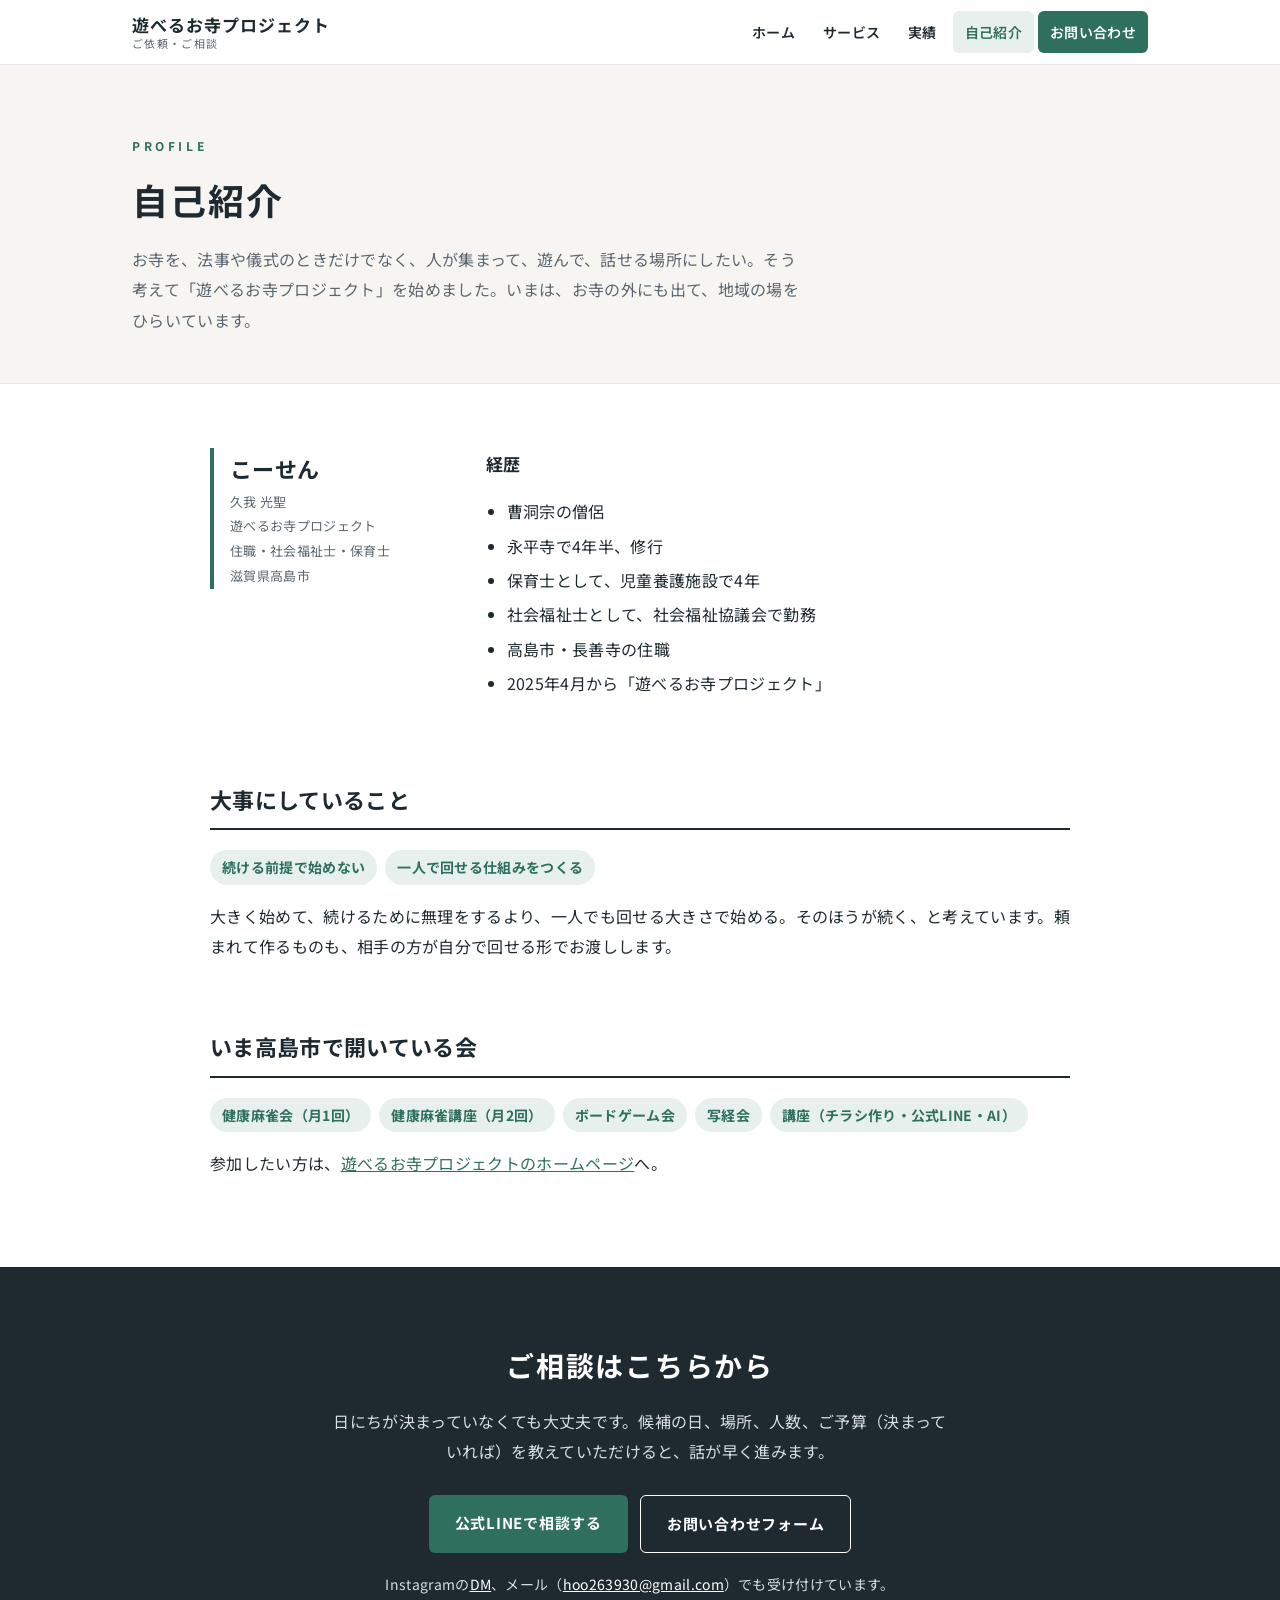
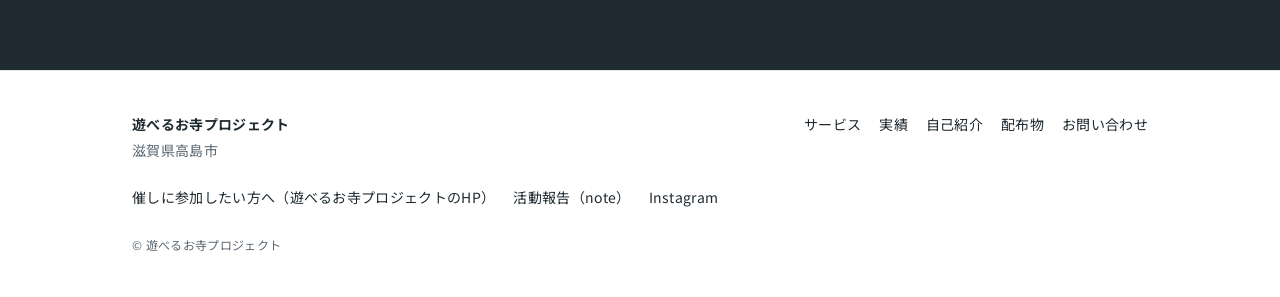
==== commit 74b19297: "配布物のページ（haifu/）と、伴走の試作版のページ（haifu/banso/・zip・感想フォーム・ダウンロード数）を足した。たかしまーじゃんは、遊べるお寺プロジェクトのHPのページへつなぐ" ====
--- a/about/index.html
+++ b/about/index.html
@@ -10,7 +10,7 @@
   <link rel="preconnect" href="https://fonts.googleapis.com" />
   <link rel="preconnect" href="https://fonts.gstatic.com" crossorigin />
   <link href="https://fonts.googleapis.com/css2?family=Noto+Sans+JP:wght@400;600;700;800&display=swap" rel="stylesheet" />
-  <link rel="stylesheet" href="../assets/style.css?v=14" />
+  <link rel="stylesheet" href="../assets/style.css?v=8" />
 </head>
 <body>
 <header class="site-header">
@@ -24,8 +24,8 @@
 <section class="page-head"><div class="wrap"><span class="en">PROFILE</span><h1>自己紹介</h1><p>お寺を、法事や儀式のときだけでなく、人が集まって、遊んで、話せる場所にしたい。そう考えて「遊べるお寺プロジェクト」を始めました。いまは、お寺の外にも出て、地域の場をひらいています。</p></div></section>
 <div class="page-body"><div class="wrap">
 <div class="block">
-  <div class="profile with-photo">
-    <div class="name"><div class="photo-ph" role="img" aria-label="顔写真（準備中）">顔写真<br>（準備中）</div><b>こーせん</b><small>久我 光聖</small><small>遊べるお寺プロジェクト</small><small>住職・社会福祉士・保育士</small><small>滋賀県高島市</small></div>
+  <div class="profile">
+    <div class="name"><b>こーせん</b><small>久我 光聖</small><small>遊べるお寺プロジェクト</small><small>住職・社会福祉士・保育士</small><small>滋賀県高島市</small></div>
     <div>
       <h3 style="margin-top:0">経歴</h3>
       <ul>
@@ -39,13 +39,6 @@
     </div>
   </div>
 </div>
-<div class="block wide">
-  <h2>高島での実践</h2>
-  <p>ご依頼の仕事は、高島で自分が開いている会から生まれています。自分で開いて、試して、続いたやり方を、講座や制作でお渡ししています。</p>
-  <div class="gal-grid">
-    <div class="gal"><span class="gal-img"><img src="../images/ig/mahjong-kai.jpg" alt="健康麻雀会（今津町・月1回）" loading="lazy"></span><span class="gal-body"><span class="cat">■ 健康麻雀</span><b>健康麻雀会（今津町・月1回）</b><small>数人から始めて、2026年9月には1回で24人。</small></span></div><a class="gal" href="https://note.com/loyal_dill1011/n/n5e70d0323a00" target="_blank" rel="noopener"><span class="gal-img"><img src="../images/mahjong-play.jpg" alt="公民館の健康麻雀講座" loading="lazy"></span><span class="gal-body"><span class="cat">■ 健康麻雀</span><b>公民館の健康麻雀講座</b><small>定員8名に40名以上の申し込み。いまは月2回の講座に。</small></span></a><div class="gal"><span class="gal-img"><img src="../images/ig/shakyo-morning.jpg" alt="湖畔の朝 写経会" loading="lazy"></span><span class="gal-body"><span class="cat">■ 写経</span><b>湖畔の朝 写経会</b><small>朝6時から、湖のそばのカフェで。</small></span></div><div class="gal"><span class="gal-img"><img src="../images/about/shukatsu.jpg" alt="終活カフェ（2026年10月〜）" loading="lazy"></span><span class="gal-body"><span class="cat">■ 終活</span><b>終活カフェ（2026年10月〜）</b><small>付箋に話したいことを書いて、みんなで話す。第1回は6名。</small></span></div><div class="gal"><span class="gal-img"><img src="../images/ig/taiwan-mahjong.jpg" alt="多言語カフェ（2026年10月〜）" loading="lazy"></span><span class="gal-body"><span class="cat">■ 多言語</span><b>多言語カフェ（2026年10月〜）</b><small>第1回は台湾。台湾のゲストと台湾麻雀。参加9名。</small></span></div><div class="gal"><span class="gal-img"><img src="../images/ig/boardgame.jpg" alt="ボードゲーム会" loading="lazy"></span><span class="gal-body"><span class="cat">■ ボードゲーム</span><b>ボードゲーム会</b><small>子どもから大人まで、一緒に遊ぶ会。</small></span></div><a class="gal" href="https://note.com/loyal_dill1011/n/nba5500e91aa4" target="_blank" rel="noopener"><span class="gal-img"><img src="../images/zazen-kids.jpg" alt="学童での座禅" loading="lazy"></span><span class="gal-body"><span class="cat">■ 座禅</span><b>学童での座禅</b><small>約90人の子どもを、5つの組に分けて。</small></span></a><a class="gal" href="https://note.com/loyal_dill1011/n/nf34be5c42627" target="_blank" rel="noopener"><span class="gal-img"><img src="../images/seminar-lecture.jpg" alt="講座（Wan）" loading="lazy"></span><span class="gal-body"><span class="cat">■ 講座</span><b>講座（Wan）</b><small>チラシ作り・公式LINE・AI。パソコンが苦手な方にも。</small></span></a>
-  </div>
-</div>
 <div class="block">
   <h2>大事にしていること</h2>
   <ul class="tag-list"><li>続ける前提で始めない</li><li>一人で回せる仕組みをつくる</li></ul>
@@ -53,7 +46,7 @@
 </div>
 <div class="block">
   <h2>いま高島市で開いている会</h2>
-  <ul class="tag-list"><li>健康麻雀会（月1回）</li><li>健康麻雀講座（月2回）</li><li>ボードゲーム会</li><li>写経会</li><li>終活カフェ</li><li>多言語カフェ</li><li>仏教カフェ</li><li>講座（チラシ作り・公式LINE・AI）</li></ul>
+  <ul class="tag-list"><li>健康麻雀会（月1回）</li><li>健康麻雀講座（月2回）</li><li>ボードゲーム会</li><li>写経会</li><li>講座（チラシ作り・公式LINE・AI）</li></ul>
   <p>参加したい方は、<a href="https://hoo263930-netizen.github.io/" target="_blank" rel="noopener">遊べるお寺プロジェクトのホームページ</a>へ。</p>
 </div>
 </div></div>
@@ -80,7 +73,6 @@
         <li><a href="../service/">サービス</a></li>
         <li><a href="../results/">実績</a></li>
         <li><a href="../about/">自己紹介</a></li>
-        <li><a href="../takashimajan/">たかしまーじゃん</a></li>
         <li><a href="../haifu/">配布物</a></li>
         <li><a href="../contact/">お問い合わせ</a></li>
       </ul>
@@ -93,7 +85,5 @@
     <p class="copy">© 遊べるお寺プロジェクト</p>
   </div>
 </footer>
-<a class="float-line" href="https://lin.ee/ZITRIHg" target="_blank" rel="noopener">LINEで相談</a>
-<a class="to-top" href="#" aria-label="ページの上へ">↑</a>
 </body>
 </html>
--- a/assets/style.css
+++ b/assets/style.css
@@ -190,75 +190,7 @@
 .voice blockquote{ margin:0 0 12px; font-size:15px; line-height:1.9; }
 .voice figcaption{ font-size:12px; color:var(--sub); }
 @media (max-width:900px){ .voices{ grid-template-columns:1fr; } }
-
-/* ───── 2026年10月5日：TEToRAの並び方を参考に（考え方の帯／サービスのアイコン／画像つき実績／Instagram／右下のLINE） ───── */
-/* 考え方の帯 */
-.philo{ background:#f1f2f3; padding:72px 0 64px; }
-.philo h2{ font-size:clamp(20px,2.8vw,28px); line-height:1.7; margin:0 0 18px; letter-spacing:.06em; text-align:center; }
-.philo p{ max-width:720px; margin:0 auto; }
-.philo .philo-btn{ text-align:right; margin-top:28px; max-width:720px; }
-.btn-sub{ display:inline-block; background:var(--accent); color:#fff; text-decoration:none; font-weight:700; font-size:14px; padding:10px 22px; border-radius:4px; }
-.btn-sub:hover{ opacity:.9; }
-@media (max-width:760px){ .philo{ padding:52px 0 44px; } .philo h2{ font-size:19px; } .philo .philo-btn{ text-align:center; } }
-
-/* サービスのアイコン（3列×2段） */
-.svc-grid{ display:grid; grid-template-columns:repeat(3,1fr); gap:16px; max-width:900px; margin:0 auto; }
-.svc{ display:flex; flex-direction:column; align-items:center; text-align:center; gap:6px; background:#fff; border:1px solid var(--line); border-radius:10px; padding:28px 14px 24px; text-decoration:none; color:var(--ink); }
-.svc:hover{ border-color:var(--accent); }
-.svc-icon{ color:var(--accent); line-height:0; margin-bottom:6px; }
-.svc b{ font-size:17px; }
-.svc small{ font-size:13px; color:var(--sub); line-height:1.6; }
-@media (max-width:600px){ .svc-grid{ grid-template-columns:1fr 1fr; gap:10px; } .svc{ padding:20px 8px 18px; } .svc b{ font-size:15px; } .svc-icon svg{ width:44px; height:44px; } }
-
-/* 画像つきの実績 */
-.gal-grid{ display:grid; grid-template-columns:repeat(3,1fr); gap:22px; }
-.gal{ display:flex; flex-direction:column; background:#fff; border:1px solid var(--line); border-radius:10px; overflow:hidden; text-decoration:none; color:var(--ink); }
-a.gal:hover{ border-color:var(--accent); }
-.gal-img{ display:block; aspect-ratio:4/3; background:#eef0f1; overflow:hidden; }
-.gal-img img{ width:100%; height:100%; object-fit:cover; object-position:top center; display:block; }
-.gal-body{ display:flex; flex-direction:column; gap:4px; padding:16px 18px 20px; }
-.gal-body .cat{ font-size:13px; font-weight:700; color:var(--accent); letter-spacing:.08em; }
-.gal-body b{ font-size:16px; line-height:1.6; }
-.gal-body small{ font-size:13px; color:var(--sub); line-height:1.7; }
-@media (max-width:900px){ .gal-grid{ grid-template-columns:1fr 1fr; gap:14px; } }
-@media (max-width:520px){ .gal-grid{ grid-template-columns:1fr; } }
-
-/* Instagramの並び */
-.ig-grid{ display:grid; grid-template-columns:repeat(6,1fr); gap:8px; }
-.ig-grid a{ display:block; aspect-ratio:1/1; overflow:hidden; border-radius:6px; }
-.ig-grid img{ width:100%; height:100%; object-fit:cover; display:block; transition:transform .3s; }
-.ig-grid a:hover img{ transform:scale(1.04); }
-@media (max-width:760px){ .ig-grid{ grid-template-columns:repeat(3,1fr); gap:6px; } }
-
-/* 右下のLINEボタン・上へ戻る */
-.float-line{ position:fixed; right:16px; bottom:16px; z-index:20; background:#06c755; color:#fff; text-decoration:none; font-weight:700; font-size:14px; padding:12px 18px; border-radius:999px; box-shadow:0 4px 14px rgba(0,0,0,.18); }
-.float-line:hover{ opacity:.92; }
-.to-top{ position:fixed; right:16px; bottom:72px; z-index:20; width:40px; height:40px; display:flex; align-items:center; justify-content:center; background:var(--ink); color:#fff; text-decoration:none; border-radius:4px; font-size:16px; opacity:.8; }
-.site-footer{ padding-bottom:84px; }
-
-/* 料金表：長い見出しをスマホで折り返す */
-@media (max-width:600px){ table.price th{ white-space:normal; width:38%; } }
-/* 実績：サイトの画面はスマホの枠に、チラシは全体を見せる */
-.gal-img.phone, .gal-img.paper{ background:linear-gradient(135deg,#e8efec,#f4f2ec); padding:16px 0; display:flex; justify-content:center; }
-.gal-img.phone img, .gal-img.paper img{ width:auto; height:100%; object-fit:contain; }
-.gal-img.phone img{ border:5px solid #1f2a30; border-radius:16px; background:#fff; }
-.gal-img.paper img{ box-shadow:0 4px 12px rgba(0,0,0,.15); }
-/* 自己紹介：顔写真の枠・高島での実践（2026年10月5日） */
-.block.wide{ max-width:var(--maxw); }
-.block.wide > p{ max-width:860px; }
-.profile.with-photo .name{ border-left:none; padding-left:0; }
-.photo-ph, .profile-photo{ width:200px; aspect-ratio:1/1; border-radius:50%; margin:0 0 16px; }
-.photo-ph{ display:flex; align-items:center; justify-content:center; text-align:center; background:var(--accent-soft); color:var(--accent); font-size:13px; font-weight:700; line-height:1.6; border:2px dashed #b9cfc6; }
-.profile-photo{ object-fit:cover; display:block; }
-@media (max-width:760px){ .photo-ph, .profile-photo{ width:160px; } }
-/* サービスのページ上のアイコン・実績の写真がまだ無いもの（2026年10月5日） */
-.svc-index{ margin-bottom:48px; }
-.svc-lead{ text-align:center; color:var(--sub); font-size:14px; margin:0 0 16px; }
-.block h3[id], .block[id]{ scroll-margin-top:80px; }
-.gal-img.icon{ display:flex; align-items:center; justify-content:center; color:#06c755; background:linear-gradient(135deg,#e9f7ee,#f4f2ec); }
-.gal-img.icon svg{ width:84px; height:84px; }
-.page-body .gal-grid{ margin-bottom:8px; }
-/* たかしまーじゃん（2026-10-07） */
+/* Substackの登録欄（redesign のたかしまーじゃんと同じ・2026-10-21） */
 .substack-embed{ margin-top:20px; }
 .substack-embed iframe{ width:100%; max-width:480px; border:1px solid var(--line); border-radius:8px; background:#fff; }
 .howto{ border:2px solid var(--accent); border-radius:10px; padding:18px 22px; margin-top:20px; background:#fff; }
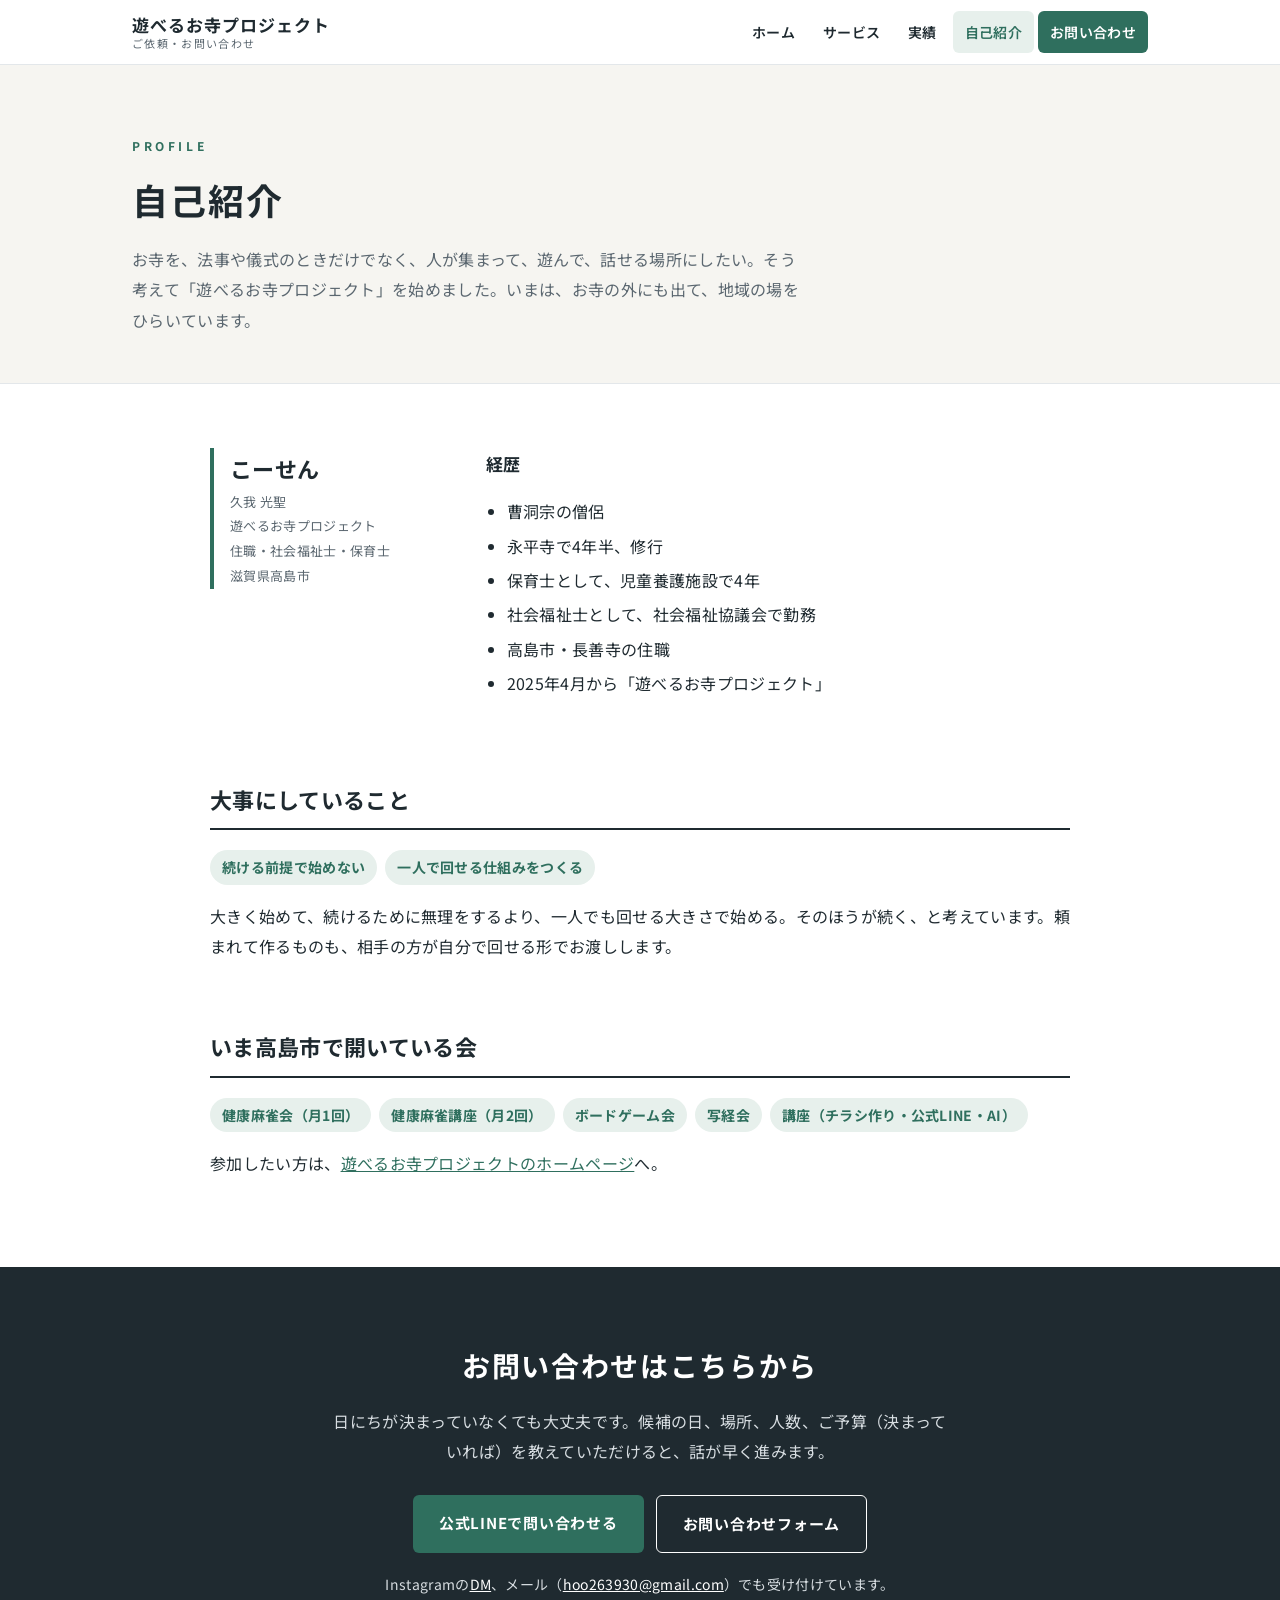
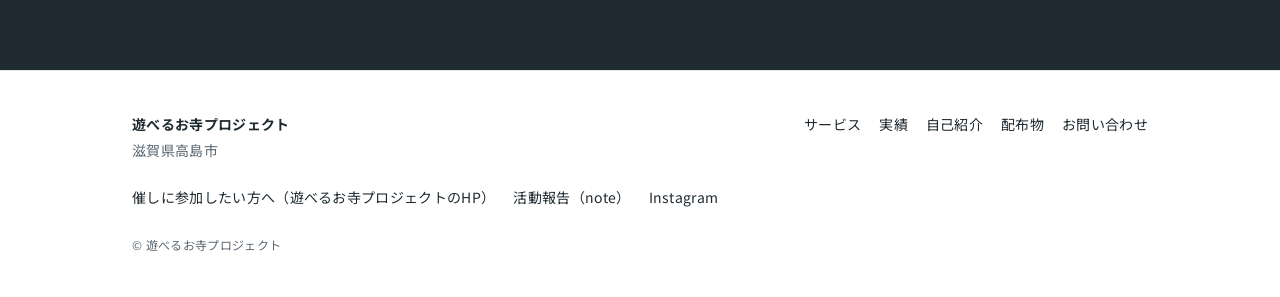
==== commit 4fdfb225: "「相談」の言葉を「お問い合わせ」に言い換えた（サイト名・下の帯・ボタン）。サービス03「相談にのる」の料金を、個別相談と同じ（オンライン1時間3,000円／伺う場合1時間5,000円）にした（2026" ====
--- a/about/index.html
+++ b/about/index.html
@@ -4,7 +4,7 @@
   <meta charset="utf-8" />
   <meta name="viewport" content="width=device-width, initial-scale=1" />
   <script>/* 古い住所（github.io/works）で開かれたら、新しい住所の同じページへ移す */if(/\.github\.io$/.test(location.hostname)){location.replace("https://asoberu-otera-works.pages.dev/"+location.pathname.replace(/^\/works\/?/,"")+location.search+location.hash);}</script>
-  <title>自己紹介｜遊べるお寺プロジェクト ご依頼・ご相談</title>
+  <title>自己紹介｜遊べるお寺プロジェクト ご依頼・お問い合わせ</title>
   <link rel="canonical" href="https://asoberu-otera-works.pages.dev/about/" />
   <meta name="description" content="こーせん（久我光聖）。住職・社会福祉士・保育士。滋賀県高島市。" />
   <link rel="preconnect" href="https://fonts.googleapis.com" />
@@ -15,7 +15,7 @@
 <body>
 <header class="site-header">
   <div class="wrap">
-    <a class="logo" href="../"><b>遊べるお寺プロジェクト</b><small>ご依頼・ご相談</small></a>
+    <a class="logo" href="../"><b>遊べるお寺プロジェクト</b><small>ご依頼・お問い合わせ</small></a>
     <nav class="nav" aria-label="メニュー"><a class="nav-home" href="../">ホーム</a><a href="../service/">サービス</a><a href="../results/">実績</a><a href="../about/" aria-current="page">自己紹介</a><a class="nav-cta" href="../contact/">お問い合わせ</a></nav>
   </div>
 </header>
@@ -53,10 +53,10 @@
 </main>
 <section class="cta-band">
   <div class="wrap">
-    <h2>ご相談はこちらから</h2>
+    <h2>お問い合わせはこちらから</h2>
     <p>日にちが決まっていなくても大丈夫です。候補の日、場所、人数、ご予算（決まっていれば）を教えていただけると、話が早く進みます。</p>
     <div class="btns">
-      <a class="btn primary" href="https://lin.ee/ZITRIHg" target="_blank" rel="noopener">公式LINEで相談する</a>
+      <a class="btn primary" href="https://lin.ee/ZITRIHg" target="_blank" rel="noopener">公式LINEで問い合わせる</a>
       <a class="btn ghost" href="https://hoo263930-netizen.github.io/contact/" target="_blank" rel="noopener">お問い合わせフォーム</a>
     </div>
     <p class="band-sub">Instagramの<a href="https://www.instagram.com/asoberu_otera/" target="_blank" rel="noopener">DM</a>、メール（<a href="mailto:hoo263930@gmail.com">hoo263930@gmail.com</a>）でも受け付けています。</p>
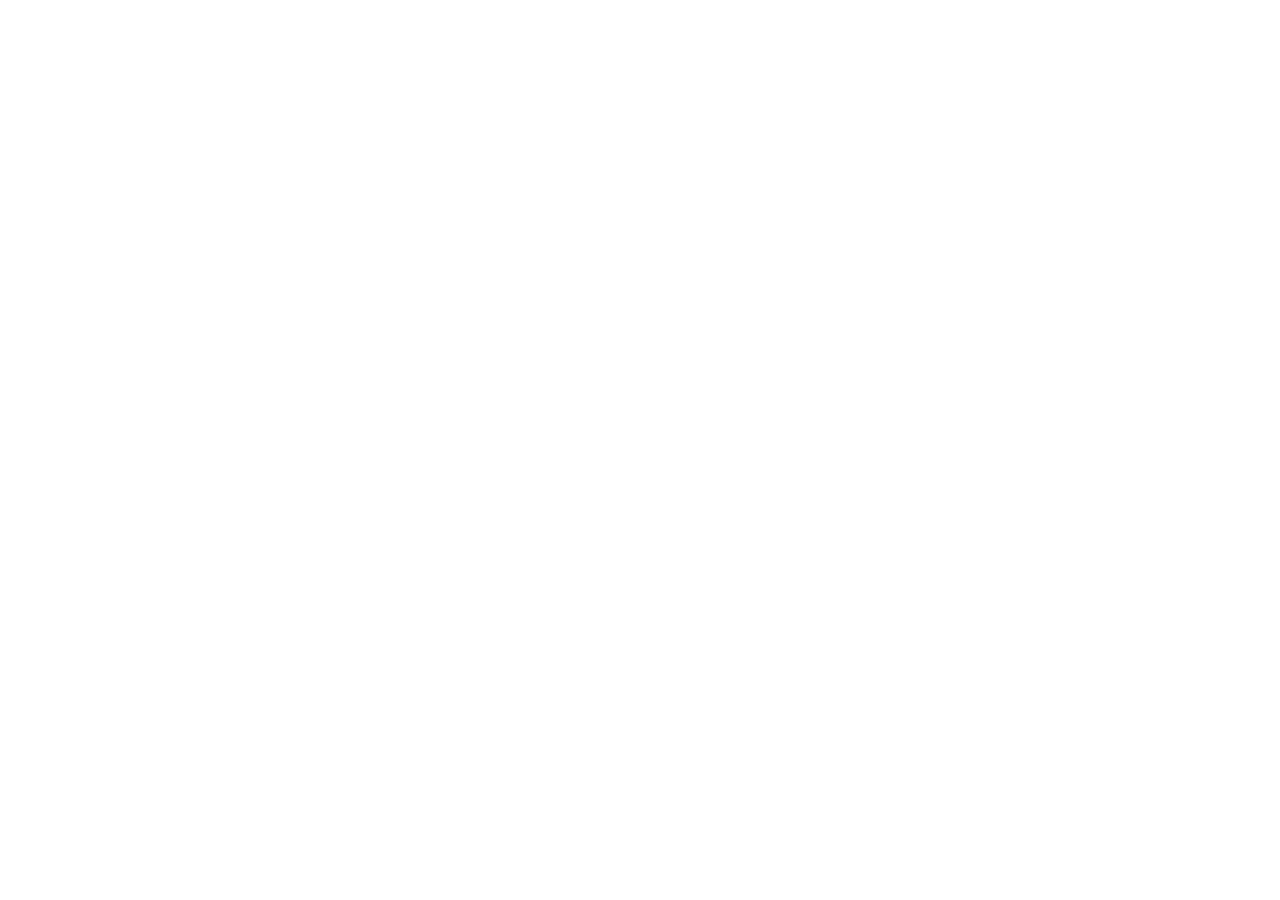
==== commit 790c44bd: "works の中身を、遊べるお寺プロジェクトのホームページ（asoberu-otera.pages.dev）へ移したので、各ページを「移りました」のページ（今のHPの同じ中身へ自動で移す）にした。トッ" ====
--- a/about/index.html
+++ b/about/index.html
@@ -1,89 +1,19 @@
 <!doctype html>
 <html lang="ja">
 <head>
-  <meta charset="utf-8" />
-  <meta name="viewport" content="width=device-width, initial-scale=1" />
-  <script>/* 古い住所（github.io/works）で開かれたら、新しい住所の同じページへ移す */if(/\.github\.io$/.test(location.hostname)){location.replace("https://asoberu-otera-works.pages.dev/"+location.pathname.replace(/^\/works\/?/,"")+location.search+location.hash);}</script>
-  <title>自己紹介｜遊べるお寺プロジェクト ご依頼・お問い合わせ</title>
-  <link rel="canonical" href="https://asoberu-otera-works.pages.dev/about/" />
-  <meta name="description" content="こーせん（久我光聖）。住職・社会福祉士・保育士。滋賀県高島市。" />
-  <link rel="preconnect" href="https://fonts.googleapis.com" />
-  <link rel="preconnect" href="https://fonts.gstatic.com" crossorigin />
-  <link href="https://fonts.googleapis.com/css2?family=Noto+Sans+JP:wght@400;600;700;800&display=swap" rel="stylesheet" />
-  <link rel="stylesheet" href="../assets/style.css?v=8" />
+  <meta charset="utf-8">
+  <meta name="viewport" content="width=device-width, initial-scale=1">
+  <title>このページは移りました｜遊べるお寺プロジェクト</title>
+  <meta name="robots" content="noindex">
+  <link rel="canonical" href="https://asoberu-otera.pages.dev/about/">
+  <meta http-equiv="refresh" content="0; url=https://asoberu-otera.pages.dev/about/">
+  <script>location.replace("https://asoberu-otera.pages.dev/about/");</script>
+  <!-- 2026-10-24：works の中身は、遊べるお寺プロジェクトのホームページ（https://asoberu-otera.pages.dev/）へ移した（HPは1つにする・こーせん）。
+       前の住所を案内した名刺・チラシ・公式LINEから来た人を、自動で移す。元の中身はgitの履歴にある。 -->
+  <style>body{font-family:sans-serif;padding:40px 20px;line-height:1.8;color:#1f2a30}a{color:#2f6f5e}</style>
 </head>
 <body>
-<header class="site-header">
-  <div class="wrap">
-    <a class="logo" href="../"><b>遊べるお寺プロジェクト</b><small>ご依頼・お問い合わせ</small></a>
-    <nav class="nav" aria-label="メニュー"><a class="nav-home" href="../">ホーム</a><a href="../service/">サービス</a><a href="../results/">実績</a><a href="../about/" aria-current="page">自己紹介</a><a class="nav-cta" href="../contact/">お問い合わせ</a></nav>
-  </div>
-</header>
-<main>
-
-<section class="page-head"><div class="wrap"><span class="en">PROFILE</span><h1>自己紹介</h1><p>お寺を、法事や儀式のときだけでなく、人が集まって、遊んで、話せる場所にしたい。そう考えて「遊べるお寺プロジェクト」を始めました。いまは、お寺の外にも出て、地域の場をひらいています。</p></div></section>
-<div class="page-body"><div class="wrap">
-<div class="block">
-  <div class="profile">
-    <div class="name"><b>こーせん</b><small>久我 光聖</small><small>遊べるお寺プロジェクト</small><small>住職・社会福祉士・保育士</small><small>滋賀県高島市</small></div>
-    <div>
-      <h3 style="margin-top:0">経歴</h3>
-      <ul>
-        <li>曹洞宗の僧侶</li>
-        <li>永平寺で4年半、修行</li>
-        <li>保育士として、児童養護施設で4年</li>
-        <li>社会福祉士として、社会福祉協議会で勤務</li>
-        <li>高島市・長善寺の住職</li>
-        <li>2025年4月から「遊べるお寺プロジェクト」</li>
-      </ul>
-    </div>
-  </div>
-</div>
-<div class="block">
-  <h2>大事にしていること</h2>
-  <ul class="tag-list"><li>続ける前提で始めない</li><li>一人で回せる仕組みをつくる</li></ul>
-  <p>大きく始めて、続けるために無理をするより、一人でも回せる大きさで始める。そのほうが続く、と考えています。頼まれて作るものも、相手の方が自分で回せる形でお渡しします。</p>
-</div>
-<div class="block">
-  <h2>いま高島市で開いている会</h2>
-  <ul class="tag-list"><li>健康麻雀会（月1回）</li><li>健康麻雀講座（月2回）</li><li>ボードゲーム会</li><li>写経会</li><li>講座（チラシ作り・公式LINE・AI）</li></ul>
-  <p>参加したい方は、<a href="https://hoo263930-netizen.github.io/" target="_blank" rel="noopener">遊べるお寺プロジェクトのホームページ</a>へ。</p>
-</div>
-</div></div>
-</main>
-<section class="cta-band">
-  <div class="wrap">
-    <h2>お問い合わせはこちらから</h2>
-    <p>日にちが決まっていなくても大丈夫です。候補の日、場所、人数、ご予算（決まっていれば）を教えていただけると、話が早く進みます。</p>
-    <div class="btns">
-      <a class="btn primary" href="https://lin.ee/ZITRIHg" target="_blank" rel="noopener">公式LINEで問い合わせる</a>
-      <a class="btn ghost" href="https://hoo263930-netizen.github.io/contact/" target="_blank" rel="noopener">お問い合わせフォーム</a>
-    </div>
-    <p class="band-sub">Instagramの<a href="https://www.instagram.com/asoberu_otera/" target="_blank" rel="noopener">DM</a>、メール（<a href="mailto:hoo263930@gmail.com">hoo263930@gmail.com</a>）でも受け付けています。</p>
-  </div>
-</section>
-<footer class="site-footer">
-  <div class="wrap">
-    <div class="cols">
-      <div>
-        <b style="color:var(--ink)">遊べるお寺プロジェクト</b><br />
-        滋賀県高島市
-      </div>
-      <ul>
-        <li><a href="../service/">サービス</a></li>
-        <li><a href="../results/">実績</a></li>
-        <li><a href="../about/">自己紹介</a></li>
-        <li><a href="../haifu/">配布物</a></li>
-        <li><a href="../contact/">お問い合わせ</a></li>
-      </ul>
-      <ul>
-        <li><a href="https://hoo263930-netizen.github.io/" target="_blank" rel="noopener">催しに参加したい方へ（遊べるお寺プロジェクトのHP）</a></li>
-        <li><a href="https://note.com/loyal_dill1011" target="_blank" rel="noopener">活動報告（note）</a></li>
-        <li><a href="https://www.instagram.com/asoberu_otera/" target="_blank" rel="noopener">Instagram</a></li>
-      </ul>
-    </div>
-    <p class="copy">© 遊べるお寺プロジェクト</p>
-  </div>
-</footer>
+  <p>このページは、遊べるお寺プロジェクトのホームページに移りました。</p>
+  <p><a href="https://asoberu-otera.pages.dev/about/">やっている人 はこちら</a></p>
 </body>
 </html>
